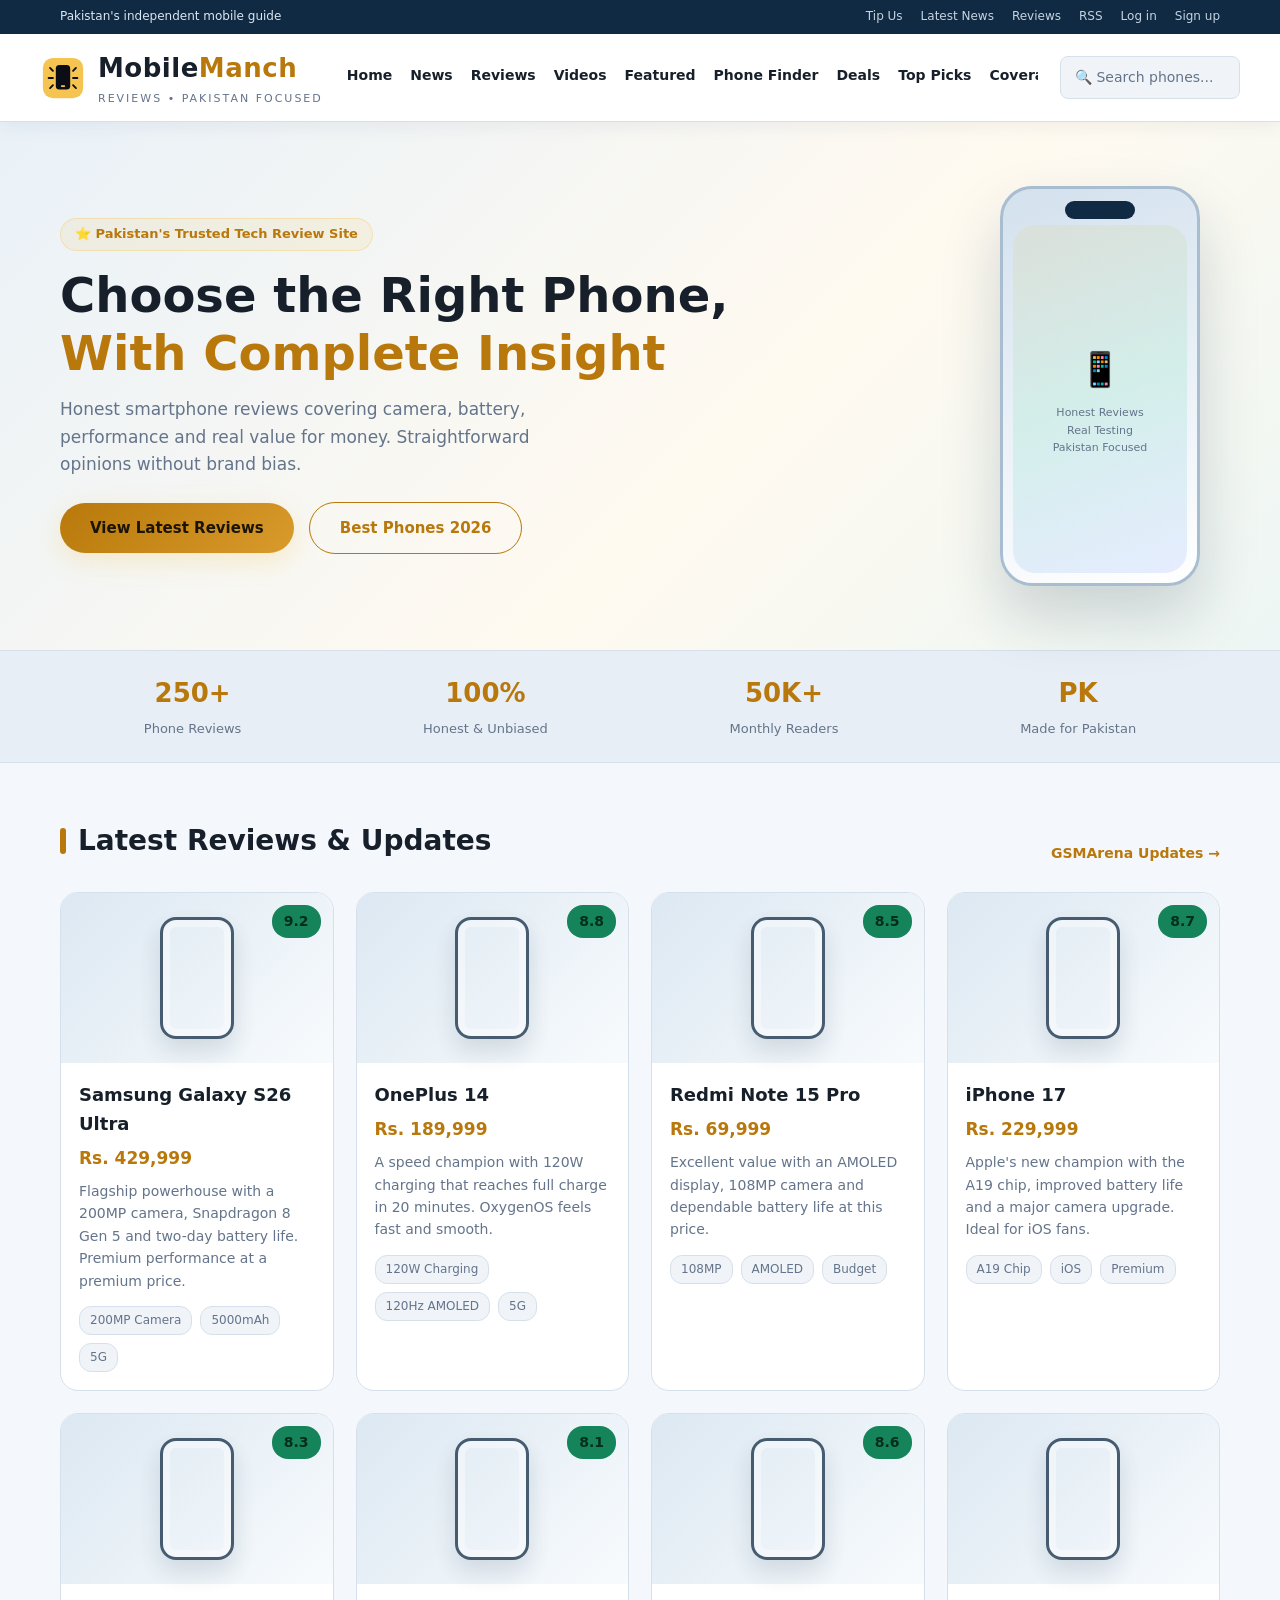
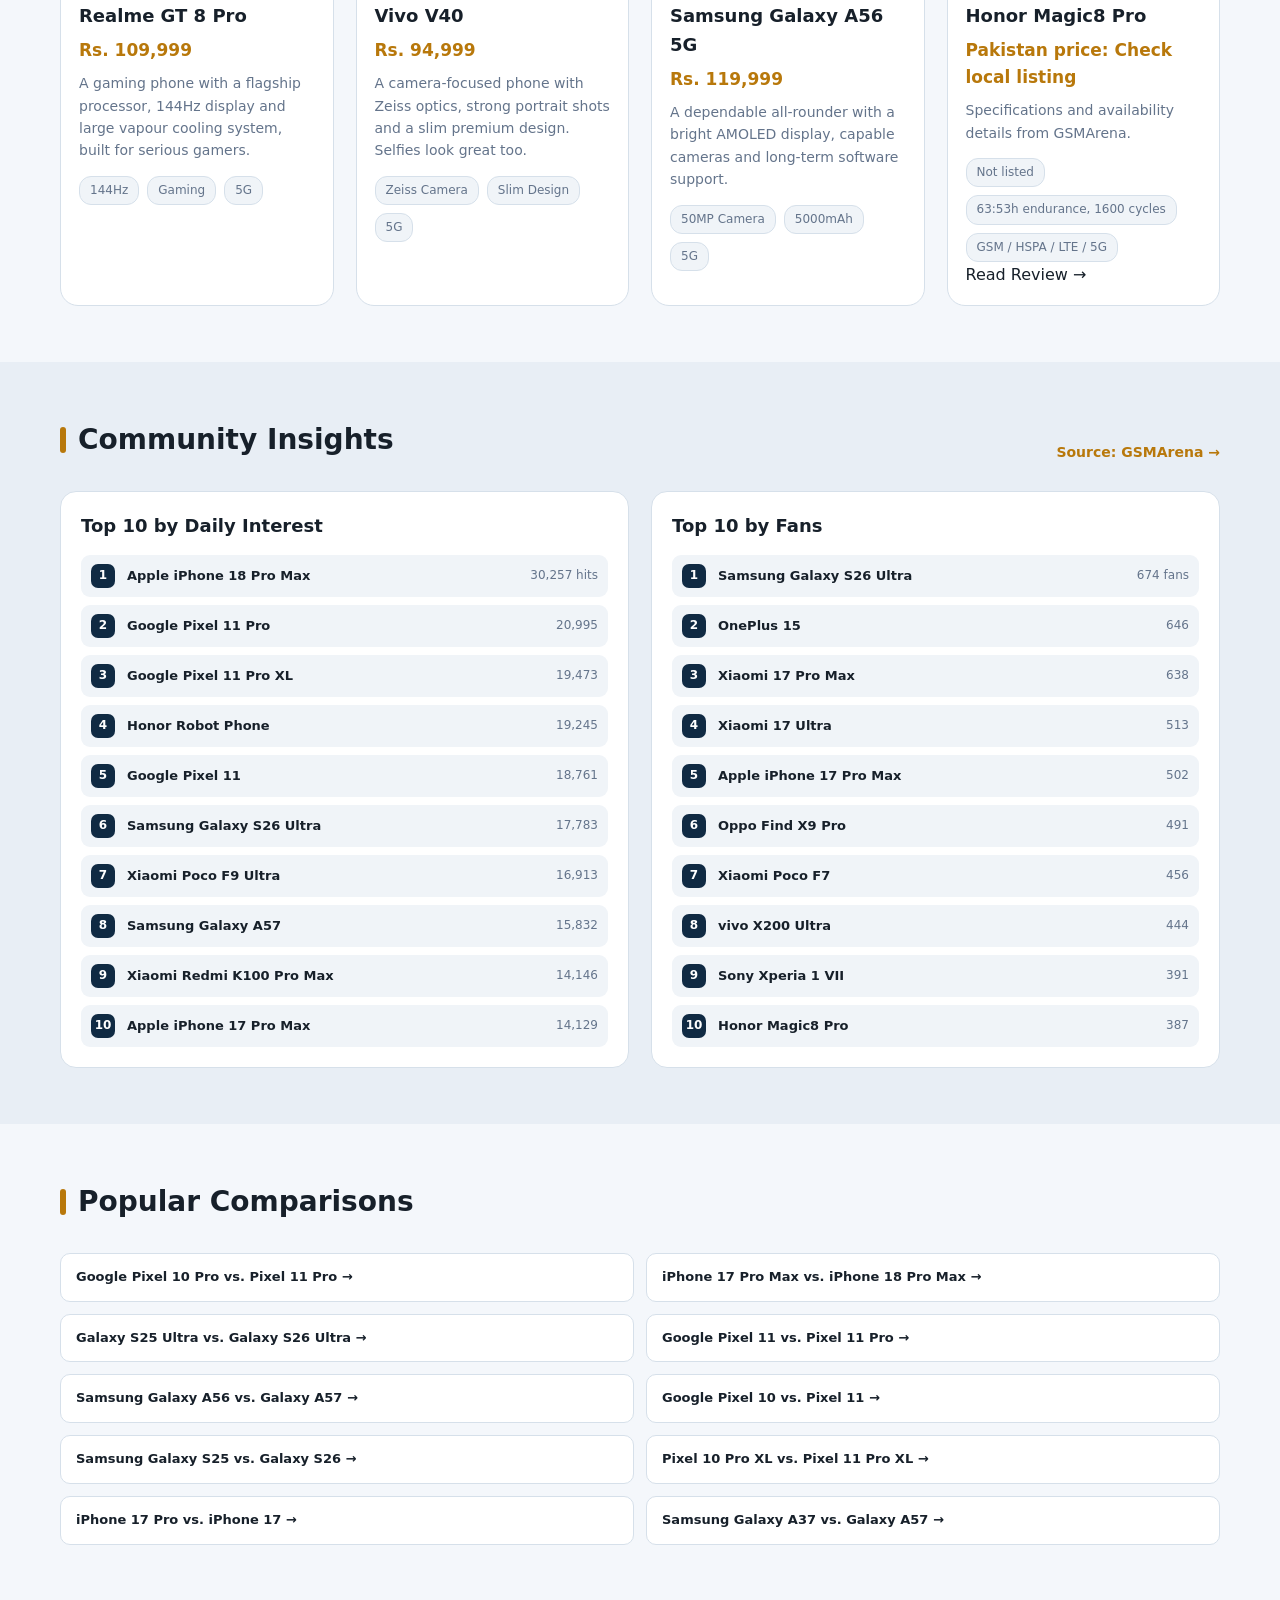
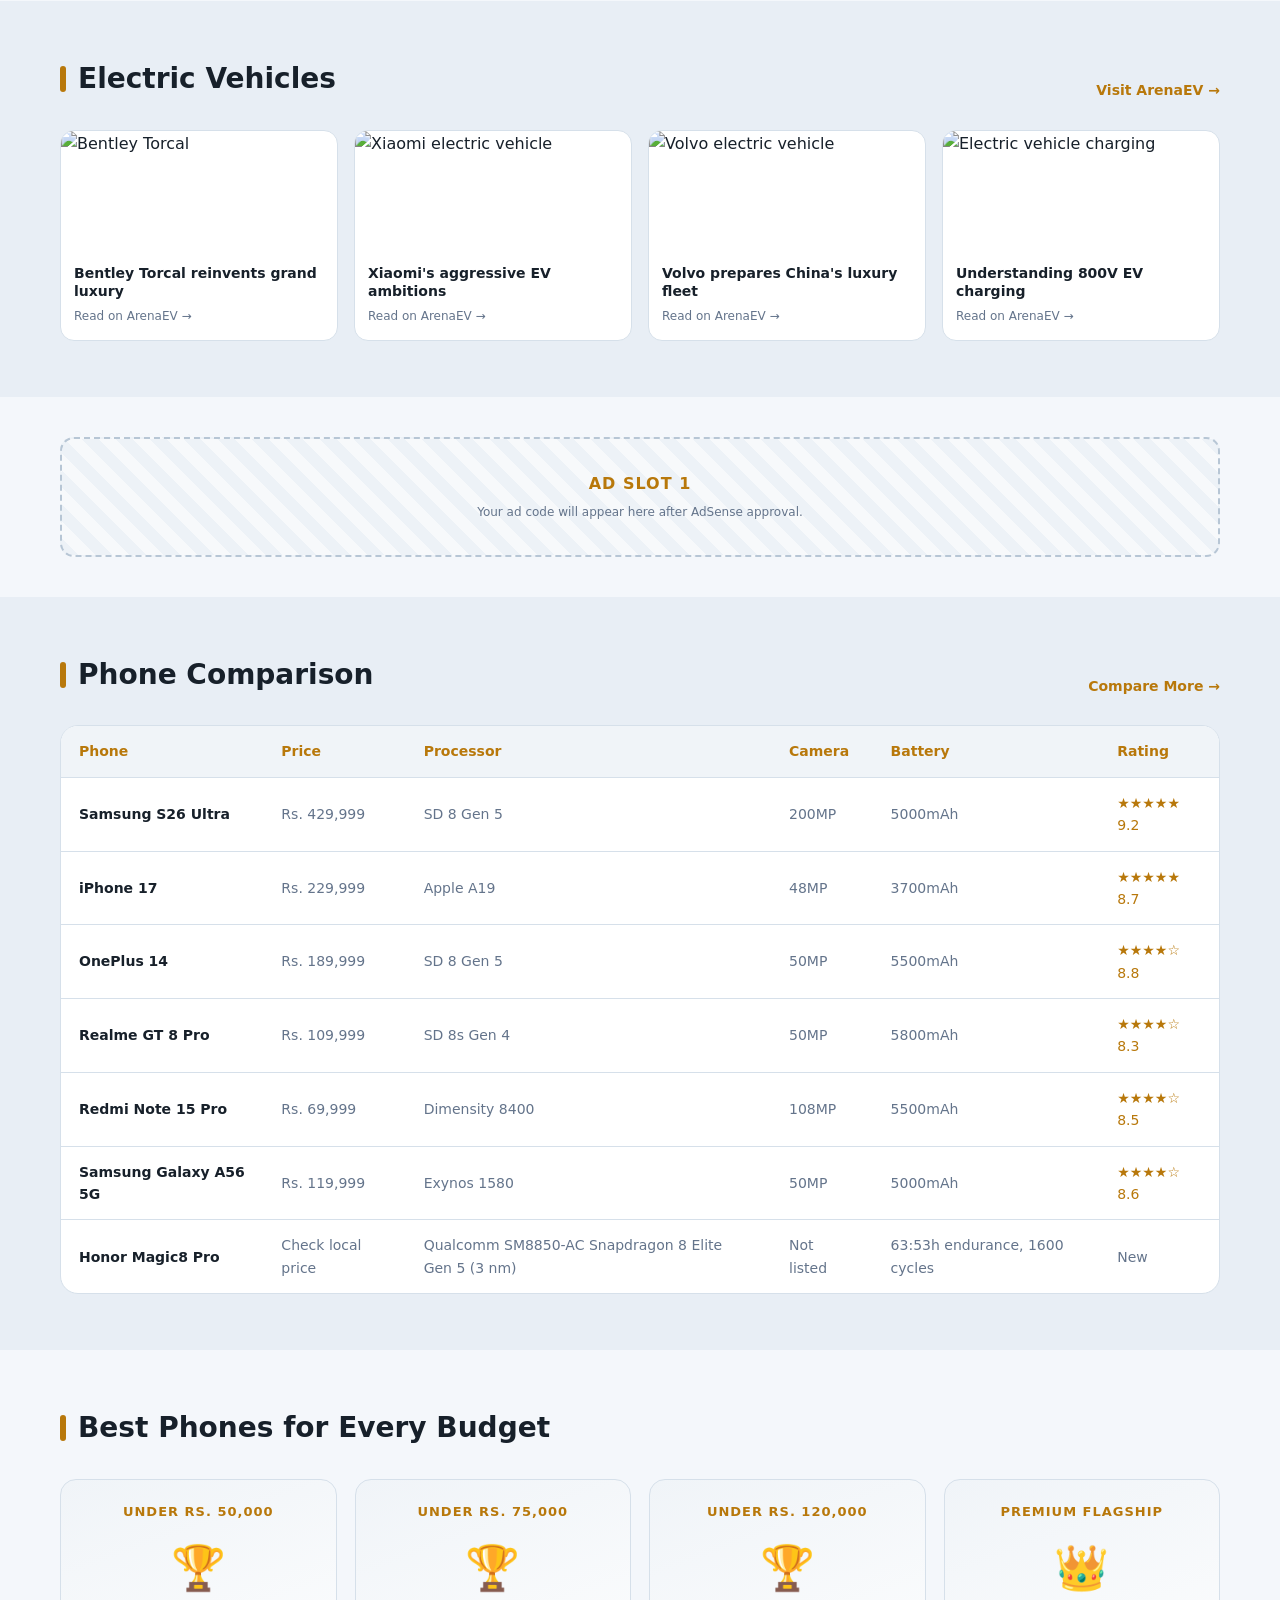
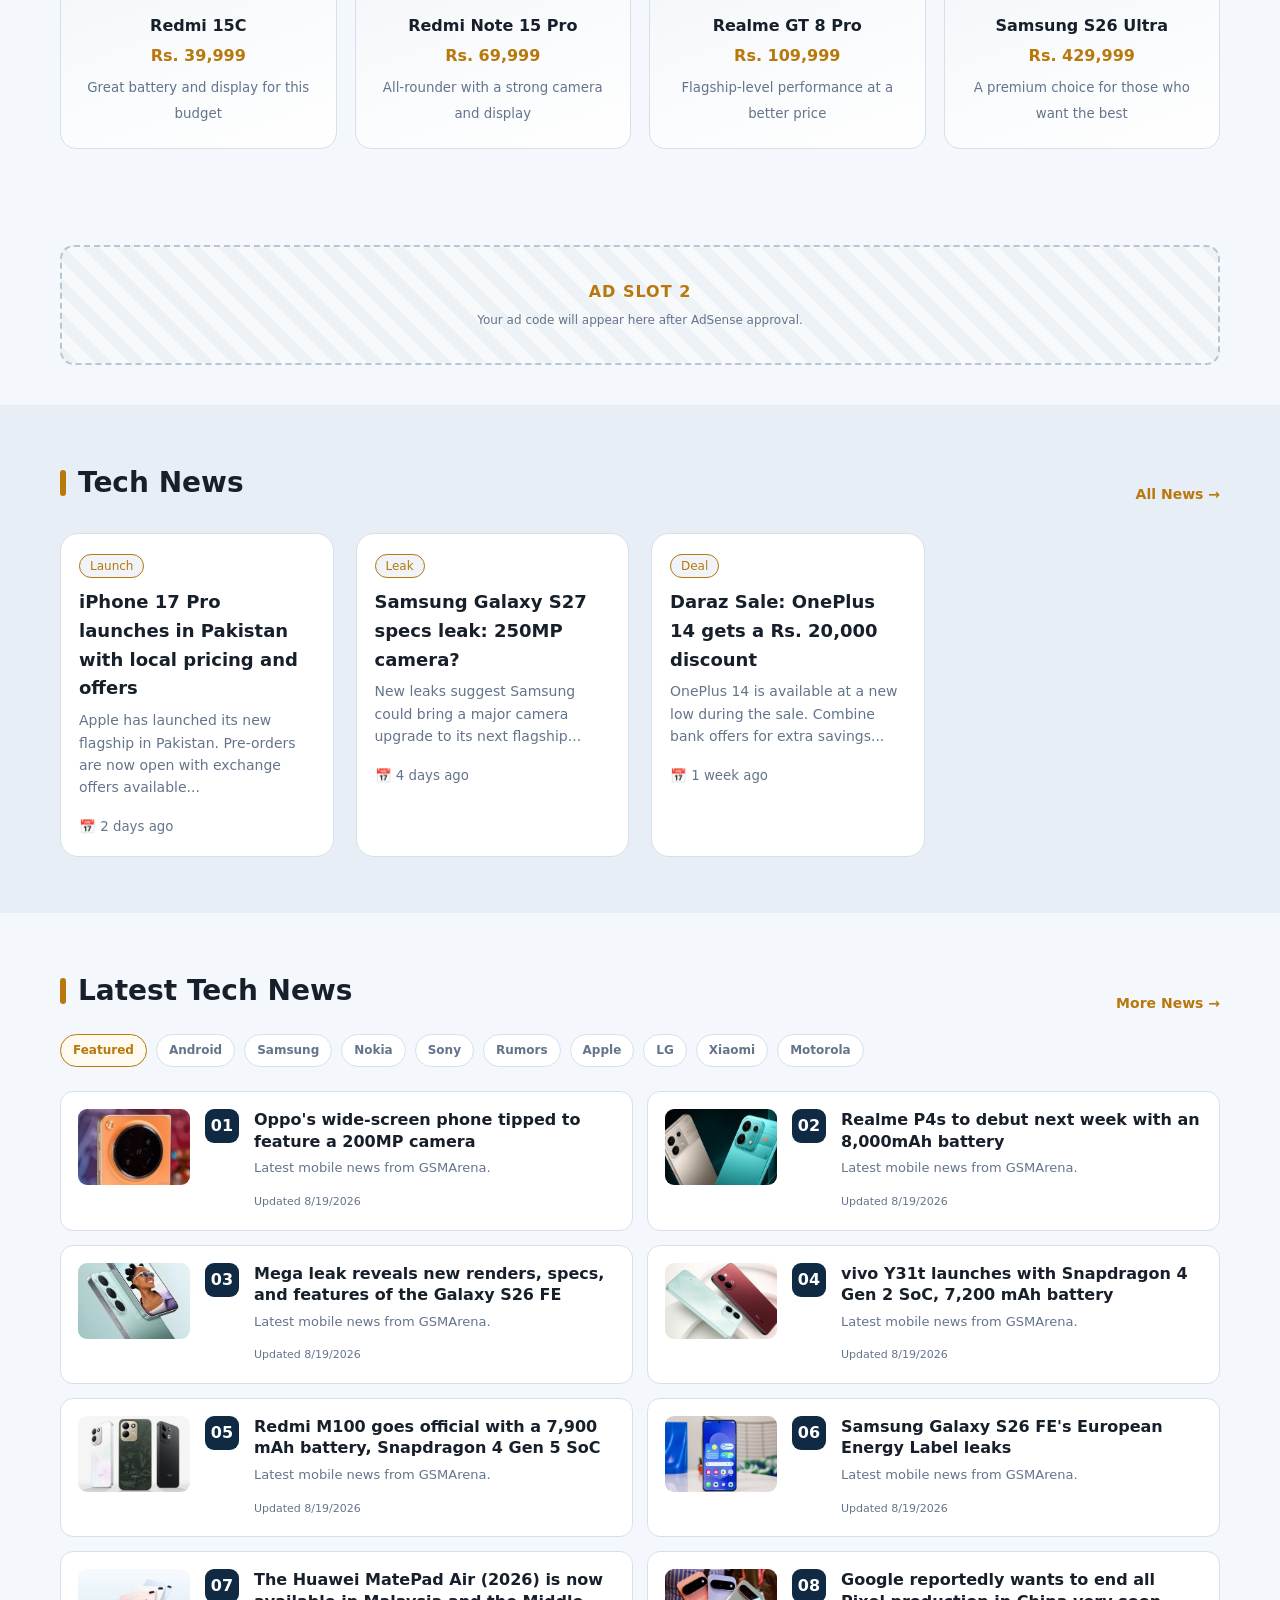
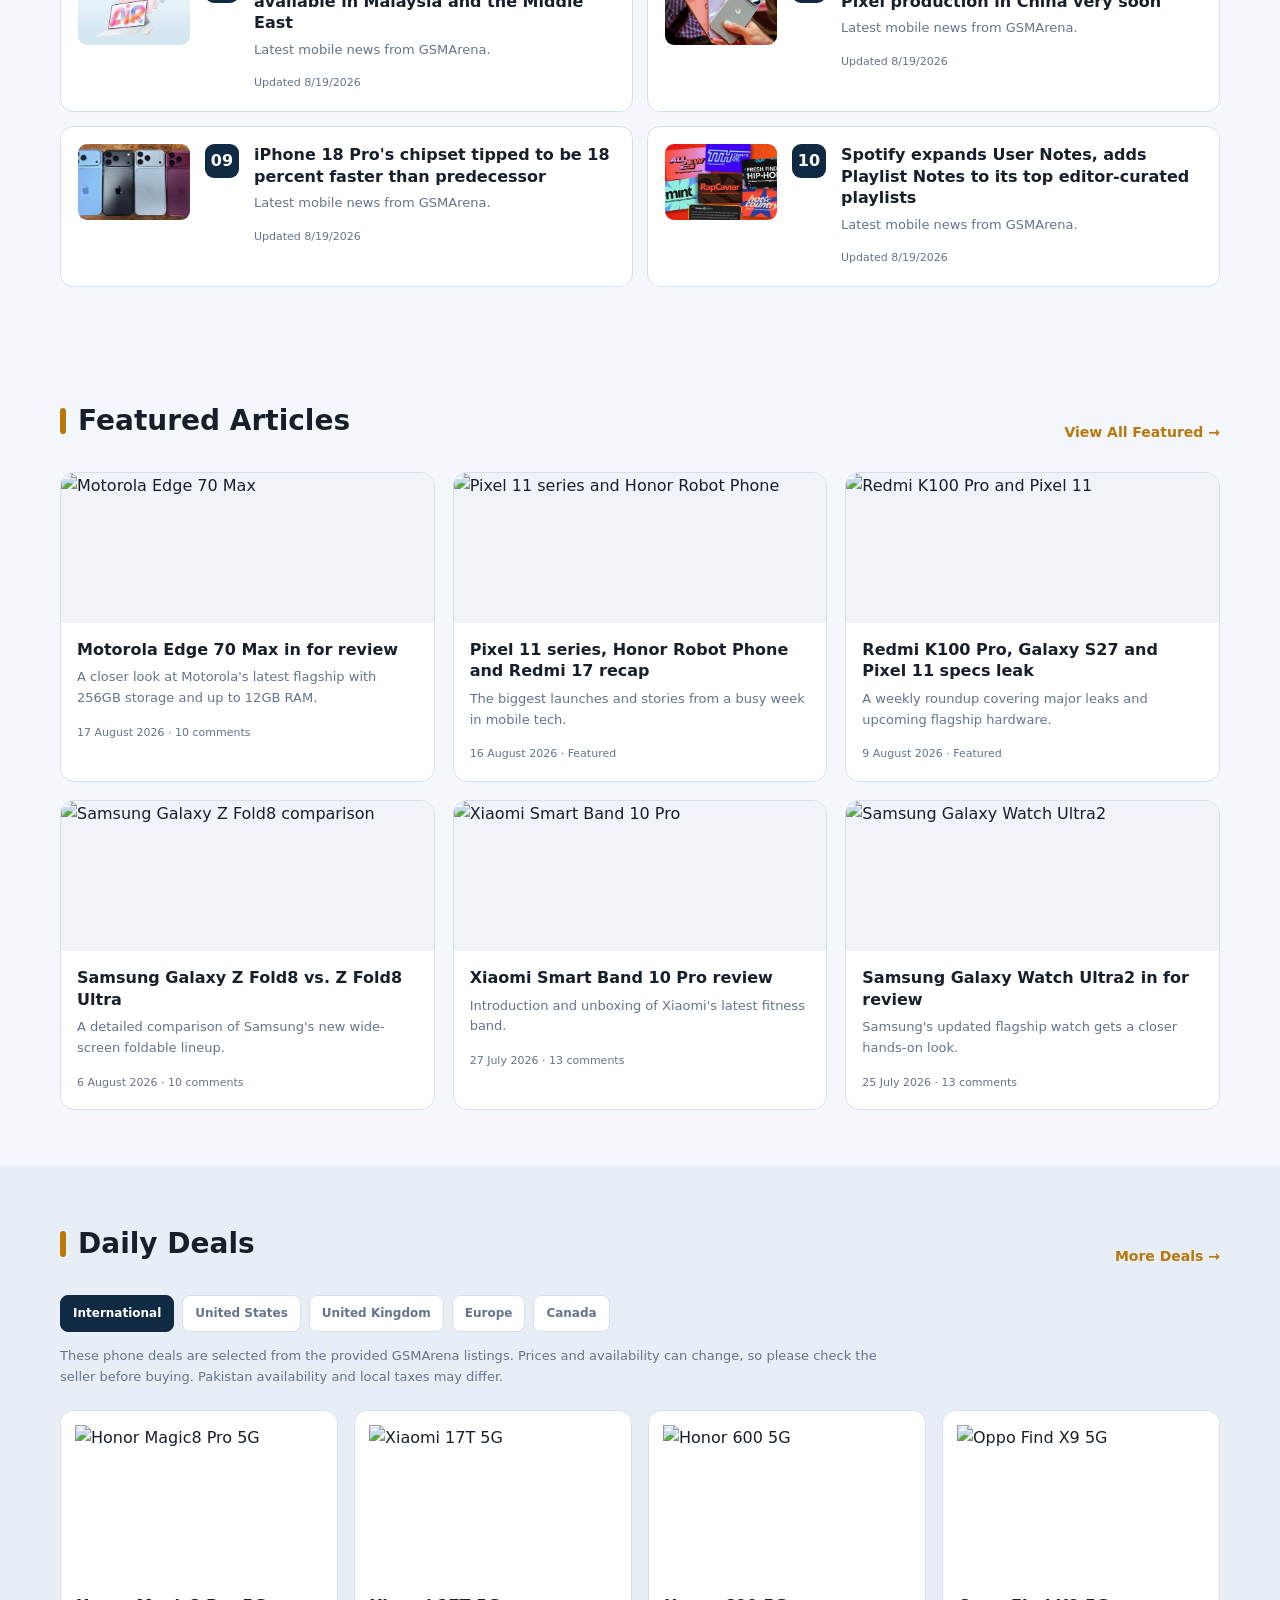
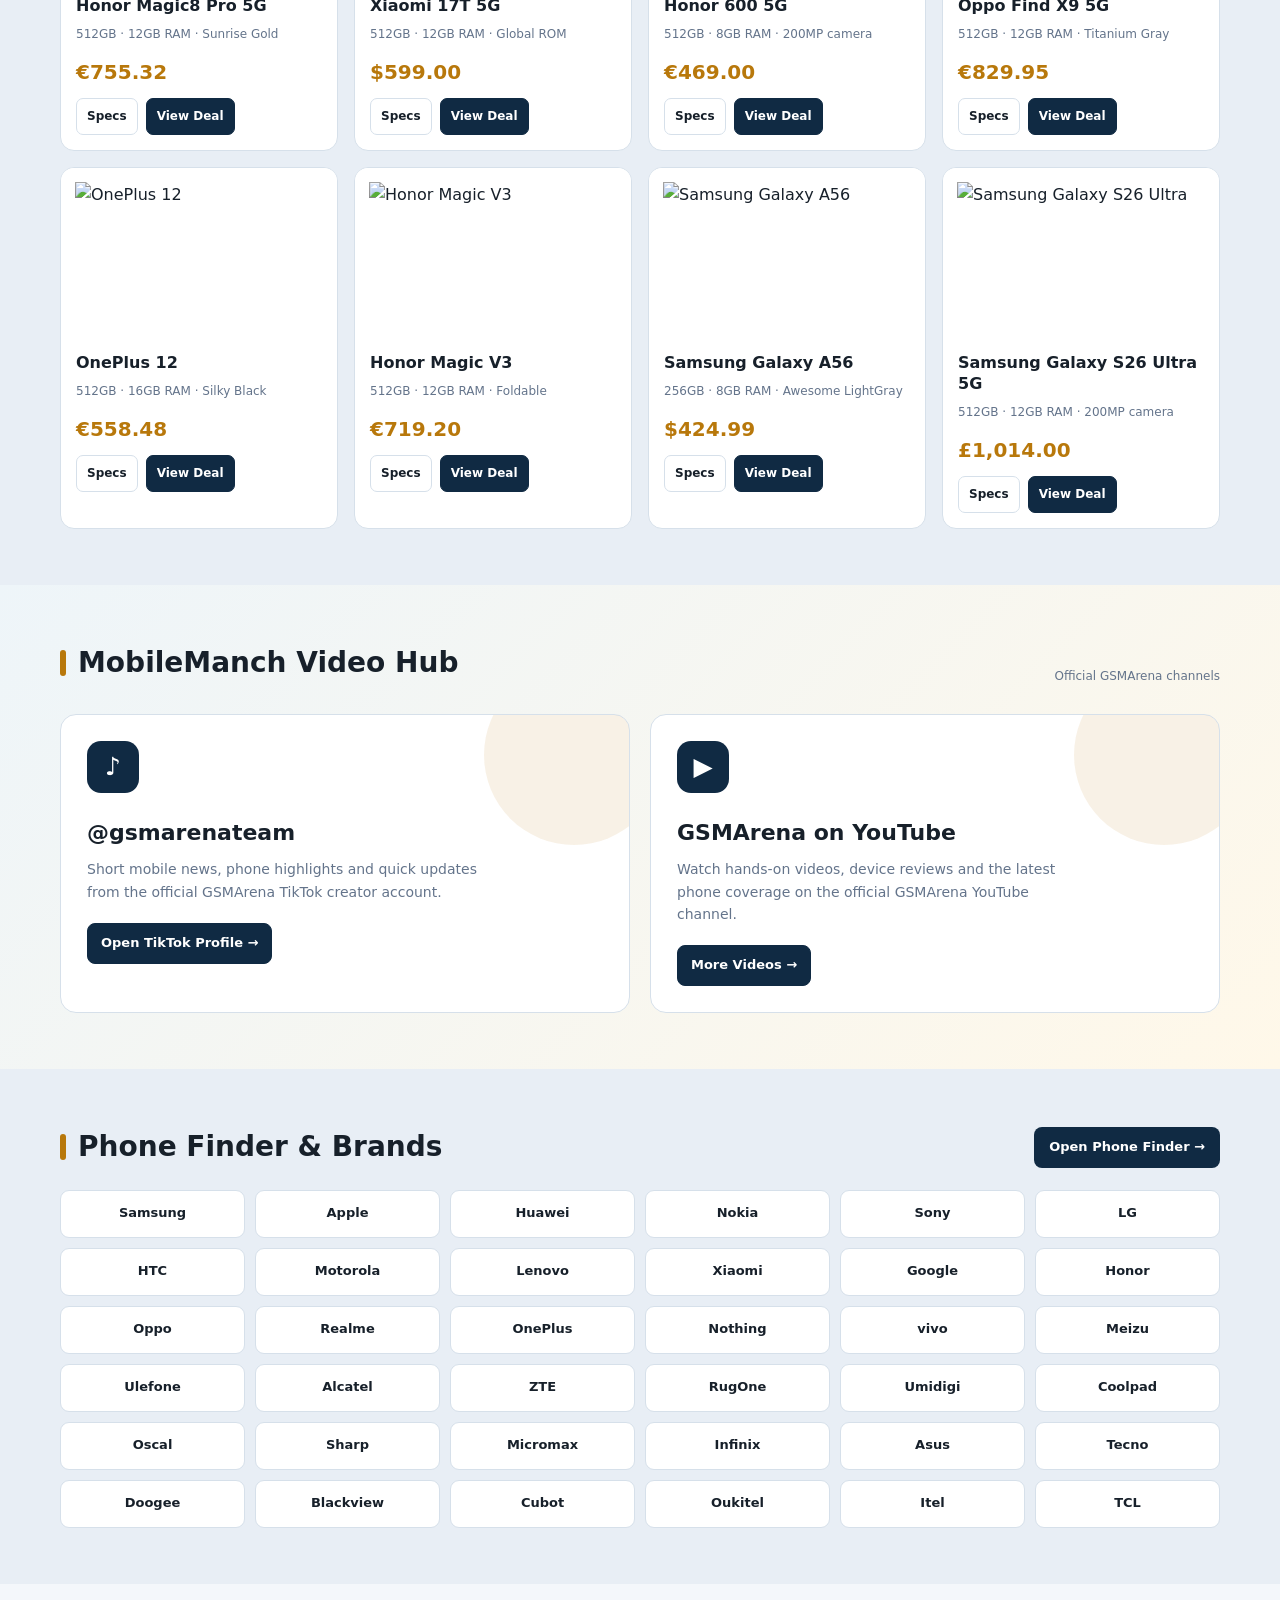
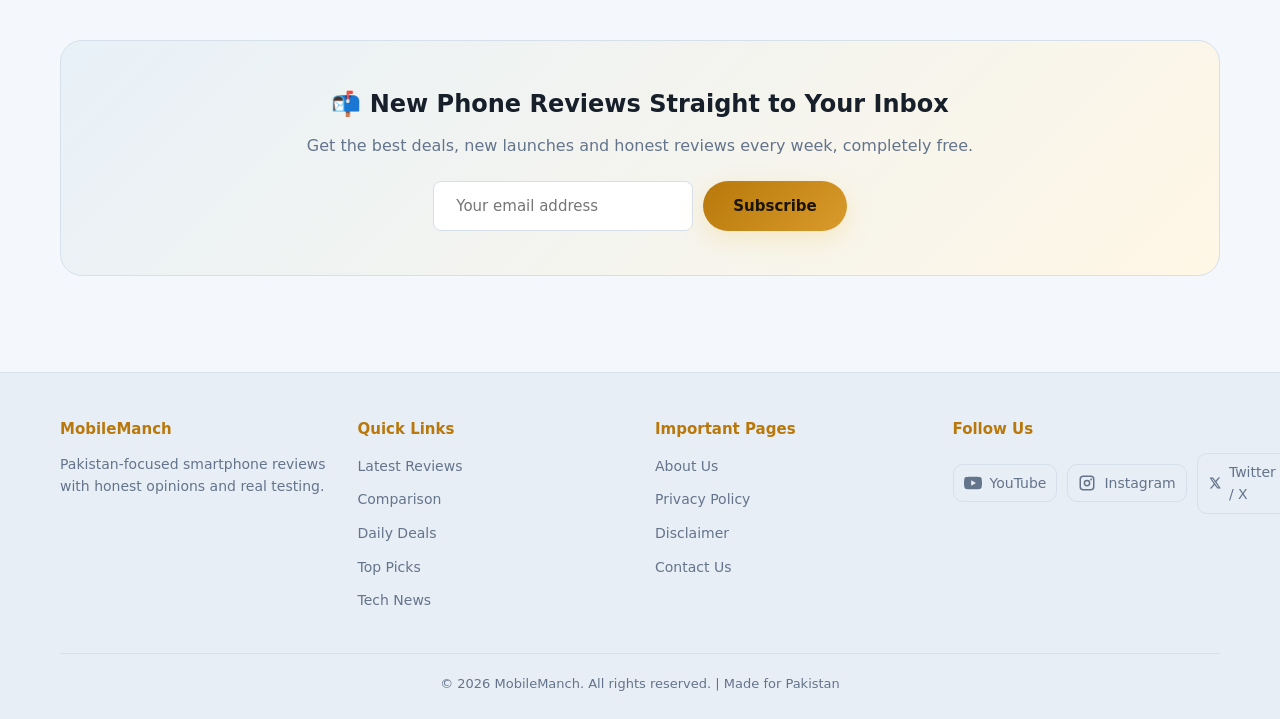
==== mobilemanch-site-1/index.html @ 56a90aa5 "Initial commit" ====
<!DOCTYPE html>
<html lang="en">
<head>
    <meta charset="UTF-8">
    <meta name="viewport" content="width=device-width, initial-scale=1.0">
    <title>MobileManch — Mobile Reviews, Comparisons aur Best Deals in Pakistan</title>
    <meta name="description" content="Latest smartphone reviews, comparisons, camera tests aur best phones for every budget in Pakistan.">
    <link rel="stylesheet" href="assets/css/styles.css">
</head>
<body id="top">

<!-- ================= HEADER ================= -->
<header>
    <div class="topbar">
        <div class="container topbar-inner">
            <span>Pakistan's independent mobile guide</span>
            <ul class="utility-links">
                <li><a href="#contact">Tip Us</a></li>
                <li><a href="#news">Latest News</a></li>
                <li><a href="#reviews">Reviews</a></li>
                <li><a href="#contact">RSS</a></li>
                <li><a href="#contact">Log in</a></li>
                <li><a href="#contact">Sign up</a></li>
            </ul>
        </div>
    </div>
    <div class="container nav">
        <div class="logo">
            <svg width="46" height="46" viewBox="0 0 64 64" fill="none">
                <defs>
                    <linearGradient id="lg" x1="0" y1="0" x2="64" y2="64">
                        <stop offset="0" stop-color="#f5c451"/><stop offset="1" stop-color="#e0a92e"/>
                    </linearGradient>
                </defs>
                <rect x="4" y="4" width="56" height="56" rx="14" fill="url(#lg)"/>
                <rect x="22" y="14" width="20" height="34" rx="5" fill="#0b0e17"/>
                <rect x="29" y="42" width="6" height="2.5" rx="1.2" fill="#f5c451"/>
                <path d="M18 22 L14 18 M18 32 L12 32 M18 42 L14 46 M46 22 L50 18 M46 32 L52 32 M46 42 L50 46" stroke="#0b0e17" stroke-width="2.6" stroke-linecap="round"/>
            </svg>
            <div>
                <div class="logo-text">Mobile<span>Manch</span></div>
                <div class="logo-tag">Reviews • Pakistan Focused</div>
            </div>
        </div>
        <nav>
            <ul>
                <li><a href="#top">Home</a></li>
                <li><a href="#news">News</a></li>
                <li><a href="#reviews">Reviews</a></li>
                <li><a href="#videos">Videos</a></li>
                <li><a href="#news">Featured</a></li>
                <li><a href="#finder">Phone Finder</a></li>
                <li><a href="#deals">Deals</a></li>
                <li><a href="#toppicks">Top Picks</a></li>
                <li><a href="#compare">Coverage</a></li>
                <li><a href="#contact">Contact</a></li>
            </ul>
        </nav>
        <div class="search-box">🔍 Search phones...</div>
    </div>
</header>

<!-- ================= HERO ================= -->
<div class="hero">
    <div class="container hero-inner">
        <div class="hero-text">
            <span class="badge">⭐ Pakistan's Trusted Tech Review Site</span>
            <h1>Choose the Right Phone,<br><em>With Complete Insight</em></h1>
            <p>Honest smartphone reviews covering camera, battery, performance and real value for money. Straightforward opinions without brand bias.</p>
            <a href="#reviews" class="btn">View Latest Reviews</a>
            <a href="#toppicks" class="btn ghost">Best Phones 2026</a>
        </div>
        <div class="hero-phone">
            <div class="phone-mock">
                <div class="phone-screen">
                    <div class="big">📱</div>
                    <small>Honest Reviews<br>Real Testing<br>Pakistan Focused</small>
                </div>
            </div>
        </div>
    </div>
</div>

<!-- ================= STATS ================= -->
<div class="stats">
    <div class="container">
        <div class="stat"><b>250+</b><small>Phone Reviews</small></div>
        <div class="stat"><b>100%</b><small>Honest & Unbiased</small></div>
        <div class="stat"><b>50K+</b><small>Monthly Readers</small></div>
        <div class="stat"><b>PK</b><small>Made for Pakistan</small></div>
    </div>
</div>

<!-- ================= LATEST REVIEWS ================= -->
<section id="reviews">
    <div class="container">
        <div class="sec-head">
            <h2>Latest Reviews & Updates</h2>
            <a href="#news">GSMArena Updates →</a>
        </div>
        <div class="grid">
            <div class="card">
                <div class="card-img" style="background:linear-gradient(135deg,#2b3a67,#1a2138)">📱<span class="score">9.2</span></div>
                <div class="card-body">
                    <h3>Samsung Galaxy S26 Ultra</h3>
                    <div class="price">Rs. 429,999</div>
                    <p>Flagship powerhouse with a 200MP camera, Snapdragon 8 Gen 5 and two-day battery life. Premium performance at a premium price.</p>
                    <div class="tags"><span class="tag">200MP Camera</span><span class="tag">5000mAh</span><span class="tag">5G</span></div>
                </div>
            </div>
            <div class="card">
                <div class="card-img" style="background:linear-gradient(135deg,#3d2b1f,#1a2138)">📱<span class="score">8.8</span></div>
                <div class="card-body">
                    <h3>OnePlus 14</h3>
                    <div class="price">Rs. 189,999</div>
                    <p>A speed champion with 120W charging that reaches full charge in 20 minutes. OxygenOS feels fast and smooth.</p>
                    <div class="tags"><span class="tag">120W Charging</span><span class="tag">120Hz AMOLED</span><span class="tag">5G</span></div>
                </div>
            </div>
            <div class="card">
                <div class="card-img" style="background:linear-gradient(135deg,#1f3d33,#1a2138)">📱<span class="score">8.5</span></div>
                <div class="card-body">
                    <h3>Redmi Note 15 Pro</h3>
                    <div class="price">Rs. 69,999</div>
                    <p>Excellent value with an AMOLED display, 108MP camera and dependable battery life at this price.</p>
                    <div class="tags"><span class="tag">108MP</span><span class="tag">AMOLED</span><span class="tag">Budget</span></div>
                </div>
            </div>
            <div class="card">
                <div class="card-img" style="background:linear-gradient(135deg,#33244d,#1a2138)">📱<span class="score">8.7</span></div>
                <div class="card-body">
                    <h3>iPhone 17</h3>
                    <div class="price">Rs. 229,999</div>
                    <p>Apple's new champion with the A19 chip, improved battery life and a major camera upgrade. Ideal for iOS fans.</p>
                    <div class="tags"><span class="tag">A19 Chip</span><span class="tag">iOS</span><span class="tag">Premium</span></div>
                </div>
            </div>
            <div class="card">
                <div class="card-img" style="background:linear-gradient(135deg,#1a3a4d,#1a2138)">📱<span class="score">8.3</span></div>
                <div class="card-body">
                    <h3>Realme GT 8 Pro</h3>
                    <div class="price">Rs. 109,999</div>
                    <p>A gaming phone with a flagship processor, 144Hz display and large vapour cooling system, built for serious gamers.</p>
                    <div class="tags"><span class="tag">144Hz</span><span class="tag">Gaming</span><span class="tag">5G</span></div>
                </div>
            </div>
            <div class="card">
                <div class="card-img" style="background:linear-gradient(135deg,#4d2430,#1a2138)">📱<span class="score">8.1</span></div>
                <div class="card-body">
                    <h3>Vivo V40</h3>
                    <div class="price">Rs. 94,999</div>
                    <p>A camera-focused phone with Zeiss optics, strong portrait shots and a slim premium design. Selfies look great too.</p>
                    <div class="tags"><span class="tag">Zeiss Camera</span><span class="tag">Slim Design</span><span class="tag">5G</span></div>
                </div>
            </div>
            <div class="card">
                <div class="card-img" style="background:linear-gradient(135deg,#263d52,#1a2138)">📱<span class="score">8.6</span></div>
                <div class="card-body">
                    <h3>Samsung Galaxy A56 5G</h3>
                    <div class="price">Rs. 119,999</div>
                    <p>A dependable all-rounder with a bright AMOLED display, capable cameras and long-term software support.</p>
                    <div class="tags"><span class="tag">50MP Camera</span><span class="tag">5000mAh</span><span class="tag">5G</span></div>
                </div>
            </div>
            <!-- GSMARENA REVIEWS START -->
            <div class="card gsmarena-card" data-source="https://www.gsmarena.com/honor_magic8_pro_5g-14231.php">
                <div class="card-img" style="background:linear-gradient(135deg,#263d52,#1a2138)">📱</div>
                <div class="card-body">
                    <h3><a href="device.html?slug=honor_magic8_pro_5g-14231.php">Honor Magic8 Pro</a></h3>
                    <div class="price">Pakistan price: Check local listing</div>
                    <p>Specifications and availability details from GSMArena.</p>
                    <div class="tags"><span class="tag">Not listed</span><span class="tag">63:53h endurance, 1600 cycles</span><span class="tag">GSM / HSPA / LTE / 5G</span></div>
                    <a class="review-link" href="https://www.gsmarena.com/reviews.php3" target="_blank" rel="noopener">Read Review →</a>
                </div>
            </div>
<!-- GSMARENA REVIEWS END -->
        </div>
    </div>
</section>

<!-- ================= GSMARENA INSIGHTS ================= -->
<section class="insights">
    <div class="container">
        <div class="sec-head">
            <h2>Community Insights</h2>
            <a href="https://www.gsmarena.com/" target="_blank" rel="noopener">Source: GSMArena →</a>
        </div>
        <div class="rank-panels">
            <div class="rank-panel">
                <h3>Top 10 by Daily Interest</h3>
                <ol class="rank-list">
                    <li class="rank-item"><span class="rank-number">1</span><a href="https://www.gsmarena.com/apple_iphone_18_pro_max-14716.php" target="_blank" rel="noopener">Apple iPhone 18 Pro Max</a><span class="rank-meta">30,257 hits</span></li>
                    <li class="rank-item"><span class="rank-number">2</span><a href="https://www.gsmarena.com/google_pixel_11_pro-14801.php" target="_blank" rel="noopener">Google Pixel 11 Pro</a><span class="rank-meta">20,995</span></li>
                    <li class="rank-item"><span class="rank-number">3</span><a href="https://www.gsmarena.com/google_pixel_11_pro_xl-14800.php" target="_blank" rel="noopener">Google Pixel 11 Pro XL</a><span class="rank-meta">19,473</span></li>
                    <li class="rank-item"><span class="rank-number">4</span><a href="https://www.gsmarena.com/honor_robot_phone-14827.php" target="_blank" rel="noopener">Honor Robot Phone</a><span class="rank-meta">19,245</span></li>
                    <li class="rank-item"><span class="rank-number">5</span><a href="https://www.gsmarena.com/google_pixel_11-14799.php" target="_blank" rel="noopener">Google Pixel 11</a><span class="rank-meta">18,761</span></li>
                    <li class="rank-item"><span class="rank-number">6</span><a href="https://www.gsmarena.com/samsung_galaxy_s26_ultra-14320.php" target="_blank" rel="noopener">Samsung Galaxy S26 Ultra</a><span class="rank-meta">17,783</span></li>
                    <li class="rank-item"><span class="rank-number">7</span><a href="https://www.gsmarena.com/xiaomi_poco_f9_ultra-14876.php" target="_blank" rel="noopener">Xiaomi Poco F9 Ultra</a><span class="rank-meta">16,913</span></li>
                    <li class="rank-item"><span class="rank-number">8</span><a href="https://www.gsmarena.com/samsung_galaxy_a57-14379.php" target="_blank" rel="noopener">Samsung Galaxy A57</a><span class="rank-meta">15,832</span></li>
                    <li class="rank-item"><span class="rank-number">9</span><a href="https://www.gsmarena.com/xiaomi_redmi_k100_pro_max-14865.php" target="_blank" rel="noopener">Xiaomi Redmi K100 Pro Max</a><span class="rank-meta">14,146</span></li>
                    <li class="rank-item"><span class="rank-number">10</span><a href="https://www.gsmarena.com/apple_iphone_17_pro_max-13964.php" target="_blank" rel="noopener">Apple iPhone 17 Pro Max</a><span class="rank-meta">14,129</span></li>
                </ol>
            </div>
            <div class="rank-panel">
                <h3>Top 10 by Fans</h3>
                <ol class="rank-list">
                    <li class="rank-item"><span class="rank-number">1</span><a href="https://www.gsmarena.com/samsung_galaxy_s26_ultra-14320.php" target="_blank" rel="noopener">Samsung Galaxy S26 Ultra</a><span class="rank-meta">674 fans</span></li>
                    <li class="rank-item"><span class="rank-number">2</span><a href="https://www.gsmarena.com/oneplus_15-14206.php" target="_blank" rel="noopener">OnePlus 15</a><span class="rank-meta">646</span></li>
                    <li class="rank-item"><span class="rank-number">3</span><a href="https://www.gsmarena.com/xiaomi_17_pro_max-14181.php" target="_blank" rel="noopener">Xiaomi 17 Pro Max</a><span class="rank-meta">638</span></li>
                    <li class="rank-item"><span class="rank-number">4</span><a href="https://www.gsmarena.com/xiaomi_17_ultra-14380.php" target="_blank" rel="noopener">Xiaomi 17 Ultra</a><span class="rank-meta">513</span></li>
                    <li class="rank-item"><span class="rank-number">5</span><a href="https://www.gsmarena.com/apple_iphone_17_pro_max-13964.php" target="_blank" rel="noopener">Apple iPhone 17 Pro Max</a><span class="rank-meta">502</span></li>
                    <li class="rank-item"><span class="rank-number">6</span><a href="https://www.gsmarena.com/oppo_find_x9_pro-14094.php" target="_blank" rel="noopener">Oppo Find X9 Pro</a><span class="rank-meta">491</span></li>
                    <li class="rank-item"><span class="rank-number">7</span><a href="https://www.gsmarena.com/xiaomi_poco_f7-13951.php" target="_blank" rel="noopener">Xiaomi Poco F7</a><span class="rank-meta">456</span></li>
                    <li class="rank-item"><span class="rank-number">8</span><a href="https://www.gsmarena.com/vivo_x200_ultra-13762.php" target="_blank" rel="noopener">vivo X200 Ultra</a><span class="rank-meta">444</span></li>
                    <li class="rank-item"><span class="rank-number">9</span><a href="https://www.gsmarena.com/sony_xperia_1_vii-13843.php" target="_blank" rel="noopener">Sony Xperia 1 VII</a><span class="rank-meta">391</span></li>
                    <li class="rank-item"><span class="rank-number">10</span><a href="https://www.gsmarena.com/honor_magic8_pro-14231.php" target="_blank" rel="noopener">Honor Magic8 Pro</a><span class="rank-meta">387</span></li>
                </ol>
            </div>
        </div>
    </div>
</section>

<section>
    <div class="container">
        <div class="sec-head"><h2>Popular Comparisons</h2></div>
        <div class="comparison-links">
            <a class="comparison-link" href="https://www.gsmarena.com/compare.php3?idPhone1=13987&amp;idPhone2=14801" target="_blank" rel="noopener">Google Pixel 10 Pro vs. Pixel 11 Pro →</a>
            <a class="comparison-link" href="https://www.gsmarena.com/compare.php3?idPhone1=13964&amp;idPhone2=14716" target="_blank" rel="noopener">iPhone 17 Pro Max vs. iPhone 18 Pro Max →</a>
            <a class="comparison-link" href="https://www.gsmarena.com/compare.php3?idPhone1=13322&amp;idPhone2=14320" target="_blank" rel="noopener">Galaxy S25 Ultra vs. Galaxy S26 Ultra →</a>
            <a class="comparison-link" href="https://www.gsmarena.com/compare.php3?idPhone1=14799&amp;idPhone2=14801" target="_blank" rel="noopener">Google Pixel 11 vs. Pixel 11 Pro →</a>
            <a class="comparison-link" href="https://www.gsmarena.com/compare.php3?idPhone1=13603&amp;idPhone2=14379" target="_blank" rel="noopener">Samsung Galaxy A56 vs. Galaxy A57 →</a>
            <a class="comparison-link" href="https://www.gsmarena.com/compare.php3?idPhone1=13979&amp;idPhone2=14799" target="_blank" rel="noopener">Google Pixel 10 vs. Pixel 11 →</a>
            <a class="comparison-link" href="https://www.gsmarena.com/compare.php3?idPhone1=13610&amp;idPhone2=14456" target="_blank" rel="noopener">Samsung Galaxy S25 vs. Galaxy S26 →</a>
            <a class="comparison-link" href="https://www.gsmarena.com/compare.php3?idPhone1=13988&amp;idPhone2=14800" target="_blank" rel="noopener">Pixel 10 Pro XL vs. Pixel 11 Pro XL →</a>
            <a class="comparison-link" href="https://www.gsmarena.com/compare.php3?idPhone1=14049&amp;idPhone2=14050" target="_blank" rel="noopener">iPhone 17 Pro vs. iPhone 17 →</a>
            <a class="comparison-link" href="https://www.gsmarena.com/compare.php3?idPhone1=14378&amp;idPhone2=14379" target="_blank" rel="noopener">Samsung Galaxy A37 vs. Galaxy A57 →</a>
        </div>
    </div>
</section>

<section class="insights">
    <div class="container">
        <div class="sec-head">
            <h2>Electric Vehicles</h2>
            <a href="https://www.arenaev.com/" target="_blank" rel="noopener">Visit ArenaEV →</a>
        </div>
        <div class="ev-grid">
            <article class="ev-card"><a href="https://www.arenaev.com/bentley_torcal_reinvents_grand_luxury-news-6165.php" target="_blank" rel="noopener"><img src="https://st.arenaev.com/news/26/08/bentley-torcal-reinvents-grand-luxury/-344x215/arenaev_000.jpg" alt="Bentley Torcal" loading="lazy"><div class="ev-card-body"><h3>Bentley Torcal reinvents grand luxury</h3><p>Read on ArenaEV →</p></div></a></article>
            <article class="ev-card"><a href="https://www.arenaev.com/big_ev_ambitions_push_xiaomi_into_red-news-6164.php" target="_blank" rel="noopener"><img src="https://st.arenaev.com/news/26/08/big-ev-ambitions-push-xiaomi-into-red/-344x215/arenaev_000.jpg" alt="Xiaomi electric vehicle" loading="lazy"><div class="ev-card-body"><h3>Xiaomi's aggressive EV ambitions</h3><p>Read on ArenaEV →</p></div></a></article>
            <article class="ev-card"><a href="https://www.arenaev.com/volvos_production_lines_are_gearing_up_to_build_chinas_luxury_fleet-news-6163.php" target="_blank" rel="noopener"><img src="https://st.arenaev.com/news/26/08/volvo-gearing-up-to-build-geely/-344x215/arenaev_000.jpg" alt="Volvo electric vehicle" loading="lazy"><div class="ev-card-body"><h3>Volvo prepares China's luxury fleet</h3><p>Read on ArenaEV →</p></div></a></article>
            <article class="ev-card"><a href="https://www.arenaev.com/no_your_800v_hyundai_or_kia_doesnt_charge_at_350kw-news-1775.php" target="_blank" rel="noopener"><img src="https://st.arenaev.com/news/22/11/charging-time-tool/-344x215/arenaev_001.jpg" alt="Electric vehicle charging" loading="lazy"><div class="ev-card-body"><h3>Understanding 800V EV charging</h3><p>Read on ArenaEV →</p></div></a></article>
        </div>
    </div>
</section>

<div class="container">
    <div class="ad-slot">
        <b>AD SLOT 1</b>
        <small>Your ad code will appear here after AdSense approval.</small>
    </div>
</div>

<!-- ================= COMPARISON ================= -->
<section id="compare" style="background:var(--bg2)">
    <div class="container">
        <div class="sec-head">
            <h2>Phone Comparison</h2>
            <a href="#">Compare More →</a>
        </div>
        <div class="table-wrap">
            <table>
                <tr><th>Phone</th><th>Price</th><th>Processor</th><th>Camera</th><th>Battery</th><th>Rating</th></tr>
                <tr><td>Samsung S26 Ultra</td><td>Rs. 429,999</td><td>SD 8 Gen 5</td><td>200MP</td><td>5000mAh</td><td class="star">★★★★★ 9.2</td></tr>
                <tr><td>iPhone 17</td><td>Rs. 229,999</td><td>Apple A19</td><td>48MP</td><td>3700mAh</td><td class="star">★★★★★ 8.7</td></tr>
                <tr><td>OnePlus 14</td><td>Rs. 189,999</td><td>SD 8 Gen 5</td><td>50MP</td><td>5500mAh</td><td class="star">★★★★☆ 8.8</td></tr>
                <tr><td>Realme GT 8 Pro</td><td>Rs. 109,999</td><td>SD 8s Gen 4</td><td>50MP</td><td>5800mAh</td><td class="star">★★★★☆ 8.3</td></tr>
                <tr><td>Redmi Note 15 Pro</td><td>Rs. 69,999</td><td>Dimensity 8400</td><td>108MP</td><td>5500mAh</td><td class="star">★★★★☆ 8.5</td></tr>
                <tr><td>Samsung Galaxy A56 5G</td><td>Rs. 119,999</td><td>Exynos 1580</td><td>50MP</td><td>5000mAh</td><td class="star">★★★★☆ 8.6</td></tr>
                <!-- GSMARENA COMPARISON START -->
                <tr><td>Honor Magic8 Pro</td><td>Check local price</td><td>Qualcomm SM8850-AC Snapdragon 8 Elite Gen 5 (3 nm)</td><td>Not listed</td><td>63:53h endurance, 1600 cycles</td><td>New</td></tr>
<!-- GSMARENA COMPARISON END -->
            </table>
        </div>
    </div>
</section>

<!-- ================= TOP PICKS ================= -->
<section id="toppicks">
    <div class="container">
        <div class="sec-head">
            <h2>Best Phones for Every Budget</h2>
        </div>
        <div class="picks">
            <div class="pick">
                <div class="rank">Under Rs. 50,000</div>
                <div class="emoji">🏆</div>
                <h4>Redmi 15C</h4>
                <div class="p">Rs. 39,999</div>
                <small>Great battery and display for this budget</small>
            </div>
            <div class="pick">
                <div class="rank">Under Rs. 75,000</div>
                <div class="emoji">🏆</div>
                <h4>Redmi Note 15 Pro</h4>
                <div class="p">Rs. 69,999</div>
                <small>All-rounder with a strong camera and display</small>
            </div>
            <div class="pick">
                <div class="rank">Under Rs. 120,000</div>
                <div class="emoji">🏆</div>
                <h4>Realme GT 8 Pro</h4>
                <div class="p">Rs. 109,999</div>
                <small>Flagship-level performance at a better price</small>
            </div>
            <div class="pick">
                <div class="rank">Premium Flagship</div>
                <div class="emoji">👑</div>
                <h4>Samsung S26 Ultra</h4>
                <div class="p">Rs. 429,999</div>
                <small>A premium choice for those who want the best</small>
            </div>
        </div>
    </div>
</section>

<div class="container">
    <div class="ad-slot">
        <b>AD SLOT 2</b>
        <small>Your ad code will appear here after AdSense approval.</small>
    </div>
</div>

<!-- ================= NEWS ================= -->
<section id="news" style="background:var(--bg2)">
    <div class="container">
        <div class="sec-head">
            <h2>Tech News</h2>
            <a href="#">All News →</a>
        </div>
        <div class="grid">
            <div class="card">
                <div class="card-body">
                    <span class="tag" style="color:var(--gold);border-color:var(--gold)">Launch</span>
                    <h3 style="margin-top:10px">iPhone 17 Pro launches in Pakistan with local pricing and offers</h3>
                    <p>Apple has launched its new flagship in Pakistan. Pre-orders are now open with exchange offers available...</p>
                    <small style="color:var(--muted)">📅 2 days ago</small>
                </div>
            </div>
            <div class="card">
                <div class="card-body">
                    <span class="tag" style="color:var(--gold);border-color:var(--gold)">Leak</span>
                    <h3 style="margin-top:10px">Samsung Galaxy S27 specs leak: 250MP camera?</h3>
                    <p>New leaks suggest Samsung could bring a major camera upgrade to its next flagship...</p>
                    <small style="color:var(--muted)">📅 4 days ago</small>
                </div>
            </div>
            <div class="card">
                <div class="card-body">
                    <span class="tag" style="color:var(--gold);border-color:var(--gold)">Deal</span>
                    <h3 style="margin-top:10px">Daraz Sale: OnePlus 14 gets a Rs. 20,000 discount</h3>
                    <p>OnePlus 14 is available at a new low during the sale. Combine bank offers for extra savings...</p>
                    <small style="color:var(--muted)">📅 1 week ago</small>
                </div>
            </div>
        </div>
    </div>
</section>

<!-- ================= LATEST GSMARENA NEWS ================= -->
<section class="news-feed">
    <div class="container">
        <div class="sec-head">
            <h2>Latest Tech News</h2>
            <a href="https://www.gsmarena.com/news.php3" target="_blank" rel="noopener">More News →</a>
        </div>
        <div class="topic-tags">
            <a class="topic-tag active" href="https://www.gsmarena.com/news.php3?sTag=Featured" target="_blank" rel="noopener">Featured</a><a class="topic-tag" href="https://www.gsmarena.com/news.php3?sTag=Android" target="_blank" rel="noopener">Android</a><a class="topic-tag" href="https://www.gsmarena.com/news.php3?sTag=Samsung" target="_blank" rel="noopener">Samsung</a><a class="topic-tag" href="https://www.gsmarena.com/news.php3?sTag=Nokia" target="_blank" rel="noopener">Nokia</a><a class="topic-tag" href="https://www.gsmarena.com/news.php3?sTag=Sony" target="_blank" rel="noopener">Sony</a><a class="topic-tag" href="https://www.gsmarena.com/news.php3?sTag=Rumors" target="_blank" rel="noopener">Rumors</a><a class="topic-tag" href="https://www.gsmarena.com/news.php3?sTag=Apple" target="_blank" rel="noopener">Apple</a><a class="topic-tag" href="https://www.gsmarena.com/news.php3?sTag=LG" target="_blank" rel="noopener">LG</a><a class="topic-tag" href="https://www.gsmarena.com/news.php3?sTag=Xiaomi" target="_blank" rel="noopener">Xiaomi</a><a class="topic-tag" href="https://www.gsmarena.com/news.php3?sTag=Motorola" target="_blank" rel="noopener">Motorola</a>
        </div>
        <div id="gsmarena-news-container" class="news-list" data-updates-path="../updates.json">
            <article class="news-item"><span class="news-index">01</span><div><h3><a href="https://www.gsmarena.com/realme_p4s_to_debut_next_week_with_an_8000mah_battery-news-74239.php" target="_blank" rel="noopener">Realme P4s to debut next week with an 8,000mAh battery</a></h3><p>Realme has confirmed another P4 model with a large battery and Dimensity 7400 Ultra power.</p><span class="news-meta">19 August 2026 · 2 comments</span></div></article>
            <article class="news-item"><span class="news-index">02</span><div><h3><a href="https://www.gsmarena.com/mega_leak_reveals_new_renders_specs_and_features_of_the_galaxy_s26_fe-news-74237.php" target="_blank" rel="noopener">Mega leak reveals Galaxy S26 FE renders and specs</a></h3><p>New renders, a hands-on video and more details have surfaced ahead of Samsung's next FE launch.</p><span class="news-meta">19 August 2026 · 10 comments</span></div></article>
            <article class="news-item"><span class="news-index">03</span><div><h3><a href="https://www.gsmarena.com/vivo_y31t_launches_with_snapdragon_4_gen_2_soc_7200_mah_battery-news-74236.php" target="_blank" rel="noopener">vivo Y31t launches with Snapdragon 4 Gen 2 and 7,200mAh battery</a></h3><p>The new vivo phone brings a large battery and a 6.75-inch LCD display to the Y series.</p><span class="news-meta">19 August 2026 · 4 comments</span></div></article>
            <article class="news-item"><span class="news-index">04</span><div><h3><a href="https://www.gsmarena.com/redmi_m100_goes_official_with_7900_mah_battery_snapdragon_4_gen_5_soc-news-74235.php" target="_blank" rel="noopener">Redmi M100 goes official with a 7,900mAh battery</a></h3><p>Xiaomi has quietly listed the Redmi M100 in China with a 120Hz display and Snapdragon 4 Gen 5 SoC.</p><span class="news-meta">19 August 2026 · 10 comments</span></div></article>
            <article class="news-item"><span class="news-index">05</span><div><h3><a href="https://www.gsmarena.com/samsung_galaxy_s26_fes_european_energy_label_leaks-news-74230.php" target="_blank" rel="noopener">Samsung Galaxy S26 FE European Energy Label leaks</a></h3><p>The leaked energy label adds another sign that Samsung's FE launch may be approaching.</p><span class="news-meta">19 August 2026 · 7 comments</span></div></article>
            <article class="news-item"><span class="news-index">06</span><div><h3><a href="https://www.gsmarena.com/the_huawei_matepad_air_2026_is_now_available_in_malaysia_and_the_middle_east-news-74227.php" target="_blank" rel="noopener">Huawei MatePad Air (2026) reaches Malaysia and the Middle East</a></h3><p>The latest MatePad Air follows Huawei's recent FreeClip 2 S launch and hands-on coverage.</p><span class="news-meta">19 August 2026 · 1 comment</span></div></article>
            <article class="news-item"><span class="news-index">07</span><div><h3><a href="https://www.gsmarena.com/google_reportedly_wants_to_end_all_pixel_production_in_china_very_soon-news-74223.php" target="_blank" rel="noopener">Google reportedly wants to end Pixel production in China</a></h3><p>A new report says Google's production plans may shift away from China next year.</p><span class="news-meta">19 August 2026 · 28 comments</span></div></article>
            <article class="news-item"><span class="news-index">08</span><div><h3><a href="https://www.gsmarena.com/iphone_18_pros_chipset_tipped_to_be_18_percent_faster_than_predecessor-news-74217.php" target="_blank" rel="noopener">iPhone 18 Pro chipset tipped to be 18% faster</a></h3><p>The upcoming A20 Pro chipset is rumored to use a 2nm process and deliver a significant performance gain.</p><span class="news-meta">19 August 2026 · 21 comments</span></div></article>
            <article class="news-item"><span class="news-index">09</span><div><h3><a href="https://www.gsmarena.com/spotify_expands_user_notes_adds_playlist_notes_to_its_top_editorcurated_playlists-news-74228.php" target="_blank" rel="noopener">Spotify expands User Notes with Playlist Notes</a></h3><p>Spotify is building on User Notes with editorial context for selected playlists.</p><span class="news-meta">19 August 2026 · 1 comment</span></div></article>
            <article class="news-item"><span class="news-index">10</span><div><h3><a href="https://www.gsmarena.com/samsung_galaxy_tab_s12_ultra_render_leaks-news-74234.php" target="_blank" rel="noopener">Samsung Galaxy Tab S12 Ultra render leaks</a></h3><p>A low-resolution render offers an early look at Samsung's upcoming flagship tablet.</p><span class="news-meta">18 August 2026 · 9 comments</span></div></article>
        </div>
    </div>
</section>

<!-- ================= FEATURED ARTICLES ================= -->
<section id="featured">
    <div class="container">
        <div class="sec-head"><h2>Featured Articles</h2><a href="https://www.gsmarena.com/news.php3?sTag=Featured" target="_blank" rel="noopener">View All Featured →</a></div>
        <div class="featured-grid">
            <article class="featured-card"><a href="https://www.gsmarena.com/motorola_edge_70_max_in_for_review-news-74208.php" target="_blank" rel="noopener"><img src="https://fdn.gsmarena.com/imgroot/news/26/08/motorola-edge-70-max-ifr/-344x215/gsmarena_000.jpg" alt="Motorola Edge 70 Max" loading="lazy"><div class="featured-body"><h3>Motorola Edge 70 Max in for review</h3><p>A closer look at Motorola's latest flagship with 256GB storage and up to 12GB RAM.</p><span class="featured-meta">17 August 2026 · 10 comments</span></div></a></article>
            <article class="featured-card"><a href="https://www.gsmarena.com/pixel_11_series_honor_robot_phone_redmi_17_official_week_33_in_review-news-74177.php" target="_blank" rel="noopener"><img src="https://fdn.gsmarena.com/imgroot/news/26/08/week-33-in-review/-344x215/gsmarena_000.jpg" alt="Pixel 11 series and Honor Robot Phone" loading="lazy"><div class="featured-body"><h3>Pixel 11 series, Honor Robot Phone and Redmi 17 recap</h3><p>The biggest launches and stories from a busy week in mobile tech.</p><span class="featured-meta">16 August 2026 · Featured</span></div></a></article>
            <article class="featured-card"><a href="https://www.gsmarena.com/redmi_k100_pro_galaxy_s27_pixel_11_specs_leak_week_32_in_review_-news-74073.php" target="_blank" rel="noopener"><img src="https://fdn.gsmarena.com/imgroot/news/26/08/week-32-in-review/-344x215/gsmarena_000.jpg" alt="Redmi K100 Pro and Pixel 11" loading="lazy"><div class="featured-body"><h3>Redmi K100 Pro, Galaxy S27 and Pixel 11 specs leak</h3><p>A weekly roundup covering major leaks and upcoming flagship hardware.</p><span class="featured-meta">9 August 2026 · Featured</span></div></a></article>
            <article class="featured-card"><a href="https://www.gsmarena.com/samsung_galaxy_z_fold8_vs_z_fold8_ultra_battery_camera_price_compared-news-73985.php" target="_blank" rel="noopener"><img src="https://fdn.gsmarena.com/imgroot/news/26/08/samsung-galaxy-z-fold8-vs-z-fold8-ultra/-344x215/gsmarena_001.jpg" alt="Samsung Galaxy Z Fold8 comparison" loading="lazy"><div class="featured-body"><h3>Samsung Galaxy Z Fold8 vs. Z Fold8 Ultra</h3><p>A detailed comparison of Samsung's new wide-screen foldable lineup.</p><span class="featured-meta">6 August 2026 · 10 comments</span></div></a></article>
            <article class="featured-card"><a href="https://www.gsmarena.com/xiaomi_smart_band_10_pro_review-news-73491.php" target="_blank" rel="noopener"><img src="https://fdn.gsmarena.com/imgroot/news/26/06/xiaomi-smart-band-10-pro-review/-344x215/gsmarena_00.jpg" alt="Xiaomi Smart Band 10 Pro" loading="lazy"><div class="featured-body"><h3>Xiaomi Smart Band 10 Pro review</h3><p>Introduction and unboxing of Xiaomi's latest fitness band.</p><span class="featured-meta">27 July 2026 · 13 comments</span></div></a></article>
            <article class="featured-card"><a href="https://www.gsmarena.com/samsung_galaxy_watch_ultra2_in_for_review-news-73852.php" target="_blank" rel="noopener"><img src="https://fdn.gsmarena.com/imgroot/news/26/07/samsung-galaxy-watch-ultra2-ifr/-344x215/gsmarena_000.jpg" alt="Samsung Galaxy Watch Ultra2" loading="lazy"><div class="featured-body"><h3>Samsung Galaxy Watch Ultra2 in for review</h3><p>Samsung's updated flagship watch gets a closer hands-on look.</p><span class="featured-meta">25 July 2026 · 13 comments</span></div></a></article>
        </div>
    </div>
</section>

<!-- ================= DAILY DEALS ================= -->
<section id="deals" class="deals-section">
    <div class="container">
        <div class="sec-head"><h2>Daily Deals</h2><a href="https://www.gsmarena.com/deals.php3" target="_blank" rel="noopener">More Deals →</a></div>
        <div class="market-tabs"><a class="market-tab active" href="https://www.gsmarena.com/deals.php3" target="_blank" rel="noopener">International</a><a class="market-tab" href="https://www.gsmarena.com/deals.php3" target="_blank" rel="noopener">United States</a><a class="market-tab" href="https://www.gsmarena.com/deals.php3" target="_blank" rel="noopener">United Kingdom</a><a class="market-tab" href="https://www.gsmarena.com/deals.php3" target="_blank" rel="noopener">Europe</a><a class="market-tab" href="https://www.gsmarena.com/deals.php3" target="_blank" rel="noopener">Canada</a></div>
        <p class="deal-note">These phone deals are selected from the provided GSMArena listings. Prices and availability can change, so please check the seller before buying. Pakistan availability and local taxes may differ.</p>
        <div class="deals-grid">
            <article class="deal-card"><img src="https://m.media-amazon.com/images/I/41X3rZnPWoL._SL500_.jpg" alt="Honor Magic8 Pro 5G" loading="lazy"><div class="deal-body"><h3>Honor Magic8 Pro 5G</h3><p>512GB · 12GB RAM · Sunrise Gold</p><div class="deal-price">€755.32</div><div class="deal-actions"><a class="deal-action" href="https://www.gsmarena.com/honor_magic8_pro_5g-14231.php" target="_blank" rel="noopener">Specs</a><a class="deal-action primary" href="https://www.amazon.de/dp/B0G262LKSH?tag=gsmarena0ca-21" target="_blank" rel="noopener">View Deal</a></div></div></article>
            <article class="deal-card"><img src="https://m.media-amazon.com/images/I/41DpNYFTQ0L._SL500_.jpg" alt="Xiaomi 17T 5G" loading="lazy"><div class="deal-body"><h3>Xiaomi 17T 5G</h3><p>512GB · 12GB RAM · Global ROM</p><div class="deal-price">$599.00</div><div class="deal-actions"><a class="deal-action" href="https://www.gsmarena.com/xiaomi_17t_5g-14652.php" target="_blank" rel="noopener">Specs</a><a class="deal-action primary" href="https://www.amazon.com/dp/B0GS684M4B?tag=gsmarena093-20" target="_blank" rel="noopener">View Deal</a></div></div></article>
            <article class="deal-card"><img src="https://m.media-amazon.com/images/I/41CnyMyK4gL._SL500_.jpg" alt="Honor 600 5G" loading="lazy"><div class="deal-body"><h3>Honor 600 5G</h3><p>512GB · 8GB RAM · 200MP camera</p><div class="deal-price">€469.00</div><div class="deal-actions"><a class="deal-action" href="https://www.gsmarena.com/honor_600_5g-14605.php" target="_blank" rel="noopener">Specs</a><a class="deal-action primary" href="https://www.amazon.de/dp/B0H1R27WMK?tag=gsmarena0ca-21" target="_blank" rel="noopener">View Deal</a></div></div></article>
            <article class="deal-card"><img src="https://m.media-amazon.com/images/I/31MOB59rGfL._SL500_.jpg" alt="Oppo Find X9 5G" loading="lazy"><div class="deal-body"><h3>Oppo Find X9 5G</h3><p>512GB · 12GB RAM · Titanium Gray</p><div class="deal-price">€829.95</div><div class="deal-actions"><a class="deal-action" href="https://www.gsmarena.com/oppo_find_x9_5g-14235.php" target="_blank" rel="noopener">Specs</a><a class="deal-action primary" href="https://www.amazon.de/dp/B0FY753F1F?tag=gsmarena0ca-21" target="_blank" rel="noopener">View Deal</a></div></div></article>
            <article class="deal-card"><img src="https://m.media-amazon.com/images/I/31gmZa0jImL._SL500_.jpg" alt="OnePlus 12" loading="lazy"><div class="deal-body"><h3>OnePlus 12</h3><p>512GB · 16GB RAM · Silky Black</p><div class="deal-price">€558.48</div><div class="deal-actions"><a class="deal-action" href="https://www.gsmarena.com/oneplus_12-12725.php" target="_blank" rel="noopener">Specs</a><a class="deal-action primary" href="https://www.amazon.de/dp/B0DHJRDLCX?tag=gsmarena0ca-21" target="_blank" rel="noopener">View Deal</a></div></div></article>
            <article class="deal-card"><img src="https://m.media-amazon.com/images/I/41TvW+9rO6L._SL500_.jpg" alt="Honor Magic V3" loading="lazy"><div class="deal-body"><h3>Honor Magic V3</h3><p>512GB · 12GB RAM · Foldable</p><div class="deal-price">€719.20</div><div class="deal-actions"><a class="deal-action" href="https://www.gsmarena.com/honor_magic_v3-13202.php" target="_blank" rel="noopener">Specs</a><a class="deal-action primary" href="https://www.amazon.de/dp/B0DBLNQDL7?tag=gsmarena0ca-21" target="_blank" rel="noopener">View Deal</a></div></div></article>
            <article class="deal-card"><img src="https://m.media-amazon.com/images/I/31GjR50dRPL._SL500_.jpg" alt="Samsung Galaxy A56" loading="lazy"><div class="deal-body"><h3>Samsung Galaxy A56</h3><p>256GB · 8GB RAM · Awesome LightGray</p><div class="deal-price">$424.99</div><div class="deal-actions"><a class="deal-action" href="https://www.gsmarena.com/samsung_galaxy_a56-13603.php" target="_blank" rel="noopener">Specs</a><a class="deal-action primary" href="https://www.amazon.com/dp/B0FB47KQ4V?tag=gsmarena093-20" target="_blank" rel="noopener">View Deal</a></div></div></article>
            <article class="deal-card"><img src="https://m.media-amazon.com/images/I/4105U4-xrRL._SL500_.jpg" alt="Samsung Galaxy S26 Ultra" loading="lazy"><div class="deal-body"><h3>Samsung Galaxy S26 Ultra 5G</h3><p>512GB · 12GB RAM · 200MP camera</p><div class="deal-price">£1,014.00</div><div class="deal-actions"><a class="deal-action" href="https://www.gsmarena.com/samsung_galaxy_s26_ultra_5g-14320.php" target="_blank" rel="noopener">Specs</a><a class="deal-action primary" href="https://www.amazon.co.uk/dp/B0G53Y45YN?tag=gsmcom-21" target="_blank" rel="noopener">View Deal</a></div></div></article>
        </div>
    </div>
</section>

<!-- ================= VIDEOS ================= -->
<section id="videos" class="video-hub">
    <div class="container">
        <div class="sec-head">
            <h2>MobileManch Video Hub</h2>
            <span class="rank-meta">Official GSMArena channels</span>
        </div>
        <div class="video-grid">
            <article class="video-card">
                <div class="video-mark">♪</div>
                <h3>@gsmarenateam</h3>
                <p>Short mobile news, phone highlights and quick updates from the official GSMArena TikTok creator account.</p>
                <div class="video-actions"><a class="video-action primary" href="https://www.tiktok.com/@gsmarenateam?refer=creator_embed" target="_blank" rel="noopener">Open TikTok Profile →</a></div>
            </article>
            <article class="video-card">
                <div class="video-mark">▶</div>
                <h3>GSMArena on YouTube</h3>
                <p>Watch hands-on videos, device reviews and the latest phone coverage on the official GSMArena YouTube channel.</p>
                <div class="video-actions"><a class="video-action primary" href="https://www.youtube.com/user/gsmarena07/videos" target="_blank" rel="noopener">More Videos →</a></div>
            </article>
        </div>
    </div>
</section>

<!-- ================= PHONE FINDER & BRANDS ================= -->
<section id="finder" class="brand-finder">
    <div class="container">
        <div class="finder-toolbar">
            <div class="sec-head" style="margin:0"><h2>Phone Finder & Brands</h2></div>
            <a class="finder-link" href="https://www.gsmarena.com/search.php3" target="_blank" rel="noopener">Open Phone Finder →</a>
        </div>
        <div class="brand-grid">
            <a class="brand-link" href="https://www.gsmarena.com/samsung-phones-9.php" target="_blank" rel="noopener">Samsung</a>
            <a class="brand-link" href="https://www.gsmarena.com/apple-phones-48.php" target="_blank" rel="noopener">Apple</a>
            <a class="brand-link" href="https://www.gsmarena.com/huawei-phones-58.php" target="_blank" rel="noopener">Huawei</a>
            <a class="brand-link" href="https://www.gsmarena.com/nokia-phones-1.php" target="_blank" rel="noopener">Nokia</a>
            <a class="brand-link" href="https://www.gsmarena.com/sony-phones-7.php" target="_blank" rel="noopener">Sony</a>
            <a class="brand-link" href="https://www.gsmarena.com/lg-phones-20.php" target="_blank" rel="noopener">LG</a>
            <a class="brand-link" href="https://www.gsmarena.com/htc-phones-45.php" target="_blank" rel="noopener">HTC</a>
            <a class="brand-link" href="https://www.gsmarena.com/motorola-phones-4.php" target="_blank" rel="noopener">Motorola</a>
            <a class="brand-link" href="https://www.gsmarena.com/lenovo-phones-73.php" target="_blank" rel="noopener">Lenovo</a>
            <a class="brand-link" href="https://www.gsmarena.com/xiaomi-phones-80.php" target="_blank" rel="noopener">Xiaomi</a>
            <a class="brand-link" href="https://www.gsmarena.com/google-phones-107.php" target="_blank" rel="noopener">Google</a>
            <a class="brand-link" href="https://www.gsmarena.com/honor-phones-121.php" target="_blank" rel="noopener">Honor</a>
            <a class="brand-link" href="https://www.gsmarena.com/oppo-phones-82.php" target="_blank" rel="noopener">Oppo</a>
            <a class="brand-link" href="https://www.gsmarena.com/realme-phones-118.php" target="_blank" rel="noopener">Realme</a>
            <a class="brand-link" href="https://www.gsmarena.com/oneplus-phones-95.php" target="_blank" rel="noopener">OnePlus</a>
            <a class="brand-link" href="https://www.gsmarena.com/nothing-phones-128.php" target="_blank" rel="noopener">Nothing</a>
            <a class="brand-link" href="https://www.gsmarena.com/vivo-phones-98.php" target="_blank" rel="noopener">vivo</a>
            <a class="brand-link" href="https://www.gsmarena.com/meizu-phones-74.php" target="_blank" rel="noopener">Meizu</a>
            <a class="brand-link" href="https://www.gsmarena.com/ulefone_-phones-124.php" target="_blank" rel="noopener">Ulefone</a>
            <a class="brand-link" href="https://www.gsmarena.com/alcatel-phones-5.php" target="_blank" rel="noopener">Alcatel</a>
            <a class="brand-link" href="https://www.gsmarena.com/zte-phones-62.php" target="_blank" rel="noopener">ZTE</a>
            <a class="brand-link" href="https://www.gsmarena.com/rugone-phones-136.php" target="_blank" rel="noopener">RugOne</a>
            <a class="brand-link" href="https://www.gsmarena.com/umidigi-phones-135.php" target="_blank" rel="noopener">Umidigi</a>
            <a class="brand-link" href="https://www.gsmarena.com/coolpad-phones-105.php" target="_blank" rel="noopener">Coolpad</a>
            <a class="brand-link" href="https://www.gsmarena.com/oscal-phones-134.php" target="_blank" rel="noopener">Oscal</a>
            <a class="brand-link" href="https://www.gsmarena.com/sharp-phones-23.php" target="_blank" rel="noopener">Sharp</a>
            <a class="brand-link" href="https://www.gsmarena.com/micromax-phones-66.php" target="_blank" rel="noopener">Micromax</a>
            <a class="brand-link" href="https://www.gsmarena.com/infinix-phones-119.php" target="_blank" rel="noopener">Infinix</a>
            <a class="brand-link" href="https://www.gsmarena.com/asus-phones-46.php" target="_blank" rel="noopener">Asus</a>
            <a class="brand-link" href="https://www.gsmarena.com/tecno-phones-120.php" target="_blank" rel="noopener">Tecno</a>
            <a class="brand-link" href="https://www.gsmarena.com/doogee-phones-129.php" target="_blank" rel="noopener">Doogee</a>
            <a class="brand-link" href="https://www.gsmarena.com/blackview-phones-116.php" target="_blank" rel="noopener">Blackview</a>
            <a class="brand-link" href="https://www.gsmarena.com/cubot-phones-130.php" target="_blank" rel="noopener">Cubot</a>
            <a class="brand-link" href="https://www.gsmarena.com/oukitel-phones-132.php" target="_blank" rel="noopener">Oukitel</a>
            <a class="brand-link" href="https://www.gsmarena.com/itel-phones-131.php" target="_blank" rel="noopener">Itel</a>
            <a class="brand-link" href="https://www.gsmarena.com/tcl-phones-123.php" target="_blank" rel="noopener">TCL</a>
        </div>
    </div>
</section>

<!-- ================= NEWSLETTER ================= -->
<section>
    <div class="container">
        <div class="newsletter">
            <h2>📬 New Phone Reviews Straight to Your Inbox</h2>
            <p>Get the best deals, new launches and honest reviews every week, completely free.</p>
            <div class="nl-form">
                <input type="email" placeholder="Your email address">
                <a href="#" class="btn">Subscribe</a>
            </div>
        </div>
    </div>
</section>

<!-- ================= FOOTER ================= -->
<footer id="contact">
    <div class="container">
        <div class="foot-grid">
            <div>
                <h4>MobileManch</h4>
                <p style="color:var(--muted);font-size:14px">Pakistan-focused smartphone reviews with honest opinions and real testing.</p>
            </div>
            <div>
                <h4>Quick Links</h4>
                <ul>
                    <li><a href="#reviews">Latest Reviews</a></li>
                    <li><a href="#compare">Comparison</a></li>
                    <li><a href="#deals">Daily Deals</a></li>
                    <li><a href="#toppicks">Top Picks</a></li>
                    <li><a href="#news">Tech News</a></li>
                </ul>
            </div>
            <div>
                <h4>Important Pages</h4>
                <ul>
                    <li><a href="#">About Us</a></li>
                    <li><a href="#">Privacy Policy</a></li>
                    <li><a href="#">Disclaimer</a></li>
                    <li><a href="#">Contact Us</a></li>
                </ul>
            </div>
            <div>
                <h4>Follow Us</h4>
                <ul class="social-list">
                    <li><a class="social-link" href="#" aria-label="YouTube">
                        <svg class="social-icon" viewBox="0 0 24 24" aria-hidden="true"><path d="M23.5 6.2a3 3 0 0 0-2.1-2.1C19.5 3.6 12 3.6 12 3.6s-7.5 0-9.4.5A3 3 0 0 0 .5 6.2 31 31 0 0 0 0 12a31 31 0 0 0 .5 5.8 3 3 0 0 0 2.1 2.1c1.9.5 9.4.5 9.4.5s7.5 0 9.4-.5a3 3 0 0 0 2.1-2.1A31 31 0 0 0 24 12a31 31 0 0 0-.5-5.8ZM9.6 15.6V8.4l6.3 3.6-6.3 3.6Z"/></svg>
                        YouTube</a></li>
                    <li><a class="social-link" href="#" aria-label="Instagram">
                        <svg class="social-icon" viewBox="0 0 24 24" aria-hidden="true"><path d="M7 2h10a5 5 0 0 1 5 5v10a5 5 0 0 1-5 5H7a5 5 0 0 1-5-5V7a5 5 0 0 1 5-5Zm0 2a3 3 0 0 0-3 3v10a3 3 0 0 0 3 3h10a3 3 0 0 0 3-3V7a3 3 0 0 0-3-3H7Zm5 3.5A4.5 4.5 0 1 1 12 16.5 4.5 4.5 0 0 1 12 7.5Zm0 2A2.5 2.5 0 1 0 12 14.5 2.5 2.5 0 0 0 12 9.5ZM17.5 6A1.25 1.25 0 1 1 16.25 7.25 1.25 1.25 0 0 1 17.5 6Z"/></svg>
                        Instagram</a></li>
                    <li><a class="social-link" href="#" aria-label="Twitter / X">
                        <svg class="social-icon" viewBox="0 0 24 24" aria-hidden="true"><path d="M18.9 2H22l-6.8 7.8L23.2 22h-6.3l-4.9-6.4L6.4 22H3.3l7.2-8.2L2.8 2h6.4l4.4 5.8L18.9 2Zm-1.1 17.8h1.7L8.3 4.1H6.5l11.3 15.7Z"/></svg>
                        Twitter / X</a></li>
                    <li><a class="social-link" href="#" aria-label="Facebook">
                        <svg class="social-icon" viewBox="0 0 24 24" aria-hidden="true"><path d="M14 8h3V4h-3c-3.3 0-5 1.9-5 5v3H6v4h3v8h4v-8h3.5l.5-4H13V9c0-.7.3-1 1-1Z"/></svg>
                        Facebook</a></li>
                </ul>
            </div>
        </div>
        <div class="copyright">© 2026 MobileManch. All rights reserved. | Made for Pakistan</div>
    </div>
</footer>

<script src="assets/js/main.js"></script>
</body>
</html>
---- mobilemanch-site-1/assets/css/styles.css ----
:root{
  --bg:#f4f7fb; --bg2:#e8eef5; --card:#ffffff; --card2:#f0f4f8;
  --gold:#b8780b; --gold2:#d99b2b; --text:#17202a; --muted:#64748b;
  --green:#16845a; --red:#c84b4b; --border:#d6e0ea; --navy:#102a43;
}
*{margin:0;padding:0;box-sizing:border-box;font-family:'Segoe UI',system-ui,-apple-system,sans-serif}
body{background:var(--bg);color:var(--text);line-height:1.6}
a{text-decoration:none;color:inherit}
.container{max-width:1200px;margin:0 auto;padding:0 20px}

/* ===== HEADER ===== */
.topbar{background:var(--navy);color:#dbe7f2;font-size:12px}
.topbar-inner{display:flex;align-items:center;justify-content:space-between;min-height:34px;gap:16px}
.utility-links{display:flex;align-items:center;gap:18px;list-style:none}
.utility-links a{color:#dbe7f2;opacity:.9;transition:.2s}
.utility-links a:hover{color:#fff;opacity:1}
header{background:rgba(255,255,255,.94);backdrop-filter:blur(12px);position:sticky;top:0;z-index:100;border-bottom:1px solid var(--border);box-shadow:0 4px 18px rgba(16,42,67,.06)}
.nav{display:flex;align-items:center;justify-content:space-between;padding:14px 0;gap:22px;flex-wrap:wrap}
.logo{display:flex;align-items:center;gap:12px}
.logo-text{font-size:26px;font-weight:800;letter-spacing:.5px}
.logo-text span{color:var(--gold)}
.logo-tag{font-size:11px;color:var(--muted);letter-spacing:2px;text-transform:uppercase}
nav{flex:1;min-width:0}
nav ul{display:flex;gap:18px;list-style:none;flex-wrap:nowrap;overflow-x:auto;padding:3px 2px 8px;scrollbar-width:none}
nav ul::-webkit-scrollbar{display:none}
nav li{flex:none}
nav a{color:var(--text);font-weight:700;font-size:14px;transition:.2s}
nav a:hover{color:var(--gold)}
.search-box{background:var(--card2);border:1px solid var(--border);border-radius:8px;padding:9px 14px;color:var(--muted);font-size:14px;min-width:180px}

/* ===== HERO ===== */
.hero{background:linear-gradient(135deg,#e9f1f8 0%,#fffaf0 58%,#edf6f4 100%);padding:64px 0;border-bottom:1px solid var(--border)}
.hero-inner{display:flex;align-items:center;gap:40px;flex-wrap:wrap}
.hero-text{flex:1;min-width:280px}
.badge{display:inline-block;background:rgba(245,196,81,.12);color:var(--gold);border:1px solid rgba(245,196,81,.35);padding:5px 14px;border-radius:20px;font-size:13px;font-weight:700;margin-bottom:16px}
.hero h1{font-size:clamp(30px,5vw,48px);line-height:1.2;margin-bottom:14px}
.hero h1 em{color:var(--gold);font-style:normal}
.hero p{color:var(--muted);font-size:17px;max-width:520px;margin-bottom:24px}
.btn{display:inline-block;background:linear-gradient(135deg,var(--gold),var(--gold2));color:#1a1405;font-weight:800;padding:13px 30px;border-radius:30px;font-size:15px;box-shadow:0 8px 24px rgba(245,196,81,.25);transition:.2s}
.btn:hover{transform:translateY(-2px)}
.btn.ghost{background:transparent;color:var(--gold);border:1px solid var(--gold);box-shadow:none;margin-left:10px}
.hero-phone{flex:0 0 240px;display:flex;justify-content:center}
.phone-mock{width:200px;height:400px;background:linear-gradient(160deg,#d3e1ee,#fff);border:3px solid #a9bdd0;border-radius:32px;position:relative;box-shadow:0 30px 60px rgba(16,42,67,.18);overflow:hidden}
.phone-mock::before{content:"";position:absolute;top:12px;left:50%;transform:translateX(-50%);width:70px;height:18px;background:var(--navy);border-radius:12px}
.phone-screen{position:absolute;inset:36px 10px 10px;background:linear-gradient(160deg,#f5c45122,#3ddc9722,#4a7dff22);border-radius:22px;display:flex;flex-direction:column;align-items:center;justify-content:center;gap:8px}
.phone-screen .big{font-size:34px}
.phone-screen small{color:var(--muted);font-size:11px;text-align:center;padding:0 10px}

/* ===== STATS BAR ===== */
.stats{background:var(--bg2);border-bottom:1px solid var(--border)}
.stats .container{display:flex;justify-content:space-around;flex-wrap:wrap;padding:22px 20px;gap:14px}
.stat{text-align:center}
.stat b{display:block;font-size:26px;color:var(--gold)}
.stat small{color:var(--muted);font-size:13px}

/* ===== SECTIONS ===== */
section{padding:56px 0}
.sec-head{display:flex;align-items:end;justify-content:space-between;margin-bottom:28px;flex-wrap:wrap;gap:10px}
.sec-head h2{font-size:28px}
.sec-head h2::before{content:"";display:inline-block;width:6px;height:26px;background:var(--gold);border-radius:3px;margin-right:12px;vertical-align:-4px}
.sec-head a{color:var(--gold);font-weight:700;font-size:14px}

/* ===== REVIEW CARDS ===== */
.grid{display:grid;grid-template-columns:repeat(auto-fill,minmax(270px,1fr));gap:22px}
.card{background:var(--card);border:1px solid var(--border);border-radius:18px;overflow:hidden;transition:.25s}
.card:hover{transform:translateY(-6px);border-color:var(--gold);box-shadow:0 16px 40px rgba(16,42,67,.14)}
.card-img{height:170px;display:flex;align-items:center;justify-content:center;font-size:64px;position:relative;background:linear-gradient(135deg,#dce8f2,#f8fbfd)!important;color:var(--navy)}
.card-img::after{content:"";width:68px;height:116px;border:3px solid currentColor;border-radius:16px;box-shadow:inset 0 0 0 7px rgba(255,255,255,.55),0 12px 24px rgba(16,42,67,.18);opacity:.75}
.card-img{font-size:0}
.card-img .score{font-size:14px;z-index:1}
.score{position:absolute;top:12px;right:12px;background:var(--green);color:#052e1c;font-weight:800;padding:5px 12px;border-radius:16px;font-size:14px}
.card-body{padding:18px}
.card-body h3{font-size:18px;margin-bottom:6px}
.card-body .price{color:var(--gold);font-weight:800;font-size:17px;margin-bottom:8px}
.card-body p{color:var(--muted);font-size:14px;margin-bottom:14px}
.tags{display:flex;gap:8px;flex-wrap:wrap}
.tag{background:var(--card2);border:1px solid var(--border);color:var(--muted);font-size:12px;padding:4px 10px;border-radius:12px}

/* ===== AD SLOTS ===== */
.ad-slot{background:repeating-linear-gradient(45deg,#edf2f7,#edf2f7 12px,#f7f9fb 12px,#f7f9fb 24px);border:2px dashed #b7c6d5;border-radius:14px;min-height:120px;display:flex;flex-direction:column;align-items:center;justify-content:center;gap:6px;color:var(--muted);margin:40px 0;text-align:center;padding:20px}
.ad-slot b{color:var(--gold);letter-spacing:1px}
.ad-slot small{font-size:12px}

/* ===== COMPARISON TABLE ===== */
.table-wrap{background:var(--card);border:1px solid var(--border);border-radius:18px;overflow-x:auto}
table{width:100%;border-collapse:collapse;min-width:640px}
th{background:var(--card2);color:var(--gold);text-align:left;padding:14px 18px;font-size:14px;white-space:nowrap}
td{padding:14px 18px;border-top:1px solid var(--border);font-size:14px;color:var(--muted)}
td:first-child{color:var(--text);font-weight:700}
.star{color:var(--gold)}

/* ===== TOP PICKS ===== */
.picks{display:grid;grid-template-columns:repeat(auto-fit,minmax(220px,1fr));gap:18px}
.pick{background:linear-gradient(160deg,var(--card2),var(--card));border:1px solid var(--border);border-radius:16px;padding:22px;text-align:center}
.pick .rank{font-size:13px;color:var(--gold);font-weight:800;letter-spacing:1px;text-transform:uppercase}
.pick .emoji{font-size:44px;margin:10px 0}
.pick h4{margin-bottom:4px}
.pick .p{color:var(--gold);font-weight:800;margin-bottom:6px}
.pick small{color:var(--muted)}

/* ===== GSMARENA INSIGHTS ===== */
.insights{background:var(--bg2)}
.rank-panels{display:grid;grid-template-columns:repeat(2,minmax(0,1fr));gap:22px}
.rank-panel{background:var(--card);border:1px solid var(--border);border-radius:16px;padding:20px}
.rank-panel h3{font-size:18px;margin-bottom:14px}
.rank-list{list-style:none;display:grid;gap:8px}
.rank-item{display:flex;align-items:center;gap:12px;padding:9px 10px;border-radius:9px;background:var(--card2)}
.rank-item:hover{background:#e4ecf4}
.rank-number{width:24px;height:24px;border-radius:7px;background:var(--navy);color:#fff;display:grid;place-items:center;font-size:12px;font-weight:800;flex:none}
.rank-item a{font-size:13px;font-weight:700;color:var(--text);flex:1}
.rank-item a:hover{color:var(--gold)}
.rank-meta{font-size:12px;color:var(--muted);white-space:nowrap}
.comparison-links{display:grid;grid-template-columns:repeat(2,minmax(0,1fr));gap:12px}
.comparison-link{display:block;background:var(--card);border:1px solid var(--border);border-radius:10px;padding:13px 15px;color:var(--text);font-size:13px;font-weight:700}
.comparison-link:hover{border-color:var(--gold);color:var(--gold);background:#fff}
.brand-finder{background:var(--bg2)}
.finder-toolbar{display:flex;align-items:center;justify-content:space-between;gap:16px;margin-bottom:20px;flex-wrap:wrap}
.finder-link{display:inline-flex;align-items:center;gap:8px;background:var(--navy);color:#fff;padding:10px 15px;border-radius:8px;font-size:13px;font-weight:800}
.finder-link:hover{background:#1e4a70;transform:translateY(-2px)}
.brand-grid{display:grid;grid-template-columns:repeat(6,minmax(0,1fr));gap:10px}
.brand-link{display:flex;align-items:center;justify-content:center;min-height:48px;background:var(--card);border:1px solid var(--border);border-radius:9px;color:var(--text);font-size:13px;font-weight:750;transition:.2s}
.brand-link:hover{border-color:var(--gold);color:var(--gold);background:#fffaf0;transform:translateY(-2px)}
.ev-grid{display:grid;grid-template-columns:repeat(4,minmax(0,1fr));gap:16px}
.ev-card{background:var(--card);border:1px solid var(--border);border-radius:14px;overflow:hidden}
.ev-card img{display:block;width:100%;height:120px;object-fit:cover}
.ev-card-body{padding:13px}
.ev-card h3{font-size:14px;line-height:1.35;margin-bottom:6px}
.ev-card p{font-size:12px;color:var(--muted)}
.ev-card a{color:inherit}
.video-hub{background:linear-gradient(135deg,#eef5f9,#fff8e9)}
.video-grid{display:grid;grid-template-columns:repeat(2,minmax(0,1fr));gap:20px}
.video-card{position:relative;overflow:hidden;min-height:220px;padding:26px;background:var(--card);border:1px solid var(--border);border-radius:16px}
.video-card::before{content:"";position:absolute;right:-35px;top:-50px;width:180px;height:180px;border-radius:50%;background:rgba(184,120,11,.1)}
.video-mark{width:52px;height:52px;display:grid;place-items:center;border-radius:14px;background:var(--navy);color:#fff;font-size:25px;margin-bottom:22px;position:relative}
.video-card h3{font-size:22px;margin-bottom:8px;position:relative}
.video-card p{color:var(--muted);font-size:14px;max-width:410px;margin-bottom:20px;position:relative}
.video-actions{display:flex;gap:10px;flex-wrap:wrap;position:relative}
.video-action{display:inline-flex;padding:9px 13px;border:1px solid var(--border);border-radius:8px;color:var(--text);font-size:13px;font-weight:800;background:#fff}
.video-action.primary{background:var(--navy);border-color:var(--navy);color:#fff}
.video-action:hover{border-color:var(--gold);color:var(--gold)}
.news-feed{background:var(--bg)}
.topic-tags{display:flex;gap:9px;flex-wrap:wrap;margin:-8px 0 24px}
.topic-tag{background:var(--card);border:1px solid var(--border);border-radius:18px;padding:6px 12px;color:var(--muted);font-size:12px;font-weight:700}
.topic-tag:hover,.topic-tag.active{border-color:var(--gold);color:var(--gold);background:#fffaf0}
.featured-grid{display:grid;grid-template-columns:repeat(3,minmax(0,1fr));gap:18px}
.featured-card{background:var(--card);border:1px solid var(--border);border-radius:14px;overflow:hidden;transition:.2s}
.featured-card:hover{transform:translateY(-4px);border-color:var(--gold);box-shadow:0 10px 24px rgba(16,42,67,.08)}
.featured-card img{display:block;width:100%;height:150px;object-fit:cover;background:var(--card2)}
.featured-body{padding:16px}
.featured-body h3{font-size:16px;line-height:1.35;margin-bottom:7px}
.featured-body h3 a:hover{color:var(--gold)}
.featured-body p{color:var(--muted);font-size:13px;margin-bottom:9px}
.featured-meta{color:var(--muted);font-size:11px}
.deals-section{background:var(--bg2)}
.market-tabs{display:flex;gap:8px;flex-wrap:wrap;margin-bottom:14px}
.market-tab{padding:8px 12px;border:1px solid var(--border);border-radius:8px;background:var(--card);color:var(--muted);font-size:12px;font-weight:800}
.market-tab.active,.market-tab:hover{background:var(--navy);border-color:var(--navy);color:#fff}
.deal-note{color:var(--muted);font-size:13px;margin-bottom:22px;max-width:850px}
.deals-grid{display:grid;grid-template-columns:repeat(4,minmax(0,1fr));gap:16px}
.deal-card{background:var(--card);border:1px solid var(--border);border-radius:14px;overflow:hidden;transition:.2s}
.deal-card:hover{transform:translateY(-4px);border-color:var(--gold);box-shadow:0 10px 24px rgba(16,42,67,.08)}
.deal-card img{display:block;width:100%;height:170px;object-fit:contain;padding:14px;background:#fff}
.deal-body{padding:15px}
.deal-body h3{font-size:16px;line-height:1.3;margin-bottom:8px}
.deal-body p{color:var(--muted);font-size:12px;margin-bottom:12px}
.deal-price{color:var(--gold);font-size:20px;font-weight:850;margin-bottom:10px}
.deal-actions{display:flex;gap:8px;flex-wrap:wrap}
.deal-action{padding:8px 10px;border:1px solid var(--border);border-radius:7px;color:var(--text);font-size:12px;font-weight:800}
.deal-action.primary{background:var(--navy);border-color:var(--navy);color:#fff}
.deal-action:hover{border-color:var(--gold);color:var(--gold)}
.news-list{display:grid;grid-template-columns:repeat(2,minmax(0,1fr));gap:14px}
.news-item{display:flex;gap:15px;background:var(--card);border:1px solid var(--border);border-radius:13px;padding:17px;transition:.2s}
.news-item:hover{border-color:var(--gold);transform:translateY(-3px);box-shadow:0 10px 24px rgba(16,42,67,.08)}
.news-thumb{width:112px;height:76px;object-fit:cover;border-radius:9px;background:var(--card2);flex:none}
.news-index{width:34px;height:34px;border-radius:9px;background:var(--navy);color:#fff;display:grid;place-items:center;font-weight:800;flex:none}
.news-item h3{font-size:16px;line-height:1.35;margin-bottom:6px}
.news-item h3 a:hover{color:var(--gold)}
.news-item p{color:var(--muted);font-size:13px;line-height:1.5;margin-bottom:9px}
.news-meta{color:var(--muted);font-size:11px}

/* ===== NEWSLETTER ===== */
.newsletter{background:linear-gradient(135deg,#e8f1f8,#fff7e6);border-radius:22px;padding:44px;text-align:center;border:1px solid var(--border)}
.newsletter h2{margin-bottom:10px}
.newsletter p{color:var(--muted);margin-bottom:22px}
.nl-form{display:flex;gap:10px;justify-content:center;flex-wrap:wrap}
.nl-form input{background:#fff;border:1px solid var(--border);border-radius:8px;padding:13px 22px;color:var(--text);min-width:260px;font-size:15px;outline:none}
.nl-form input:focus{border-color:var(--gold)}

/* ===== FOOTER ===== */
footer{background:var(--bg2);border-top:1px solid var(--border);padding:44px 0 24px;margin-top:40px}
.foot-grid{display:grid;grid-template-columns:repeat(auto-fit,minmax(200px,1fr));gap:30px;margin-bottom:32px}
.foot-grid h4{color:var(--gold);margin-bottom:12px;font-size:15px}
.foot-grid ul{list-style:none}
.foot-grid li{margin-bottom:8px}
.foot-grid a{color:var(--muted);font-size:14px}
.foot-grid a:hover{color:var(--gold)}
.social-list{display:flex;gap:10px;align-items:center}
.social-list li{margin:0}
.social-link{display:inline-flex;align-items:center;gap:8px;padding:7px 10px;border:1px solid var(--border);border-radius:10px;transition:.2s}
.social-link:hover{border-color:var(--gold);background:rgba(245,196,81,.08);transform:translateY(-2px)}
.social-icon{width:18px;height:18px;display:block;fill:currentColor}
.copyright{text-align:center;color:var(--muted);font-size:13px;border-top:1px solid var(--border);padding-top:20px}

@media(max-width:640px){
  .topbar-inner{align-items:flex-start;padding:8px 20px;flex-direction:column;gap:4px}
  .utility-links{gap:10px;flex-wrap:wrap}
  nav ul{gap:14px}
  .search-box{display:none}
  .rank-panels,.comparison-links{grid-template-columns:1fr}
  .brand-grid{grid-template-columns:repeat(2,minmax(0,1fr))}
  .ev-grid{grid-template-columns:repeat(2,minmax(0,1fr))}
  .video-grid{grid-template-columns:1fr}
  .news-list{grid-template-columns:1fr}
  .news-thumb{width:92px;height:68px}
  .featured-grid{grid-template-columns:1fr}
  .deals-grid{grid-template-columns:repeat(2,minmax(0,1fr))}
}
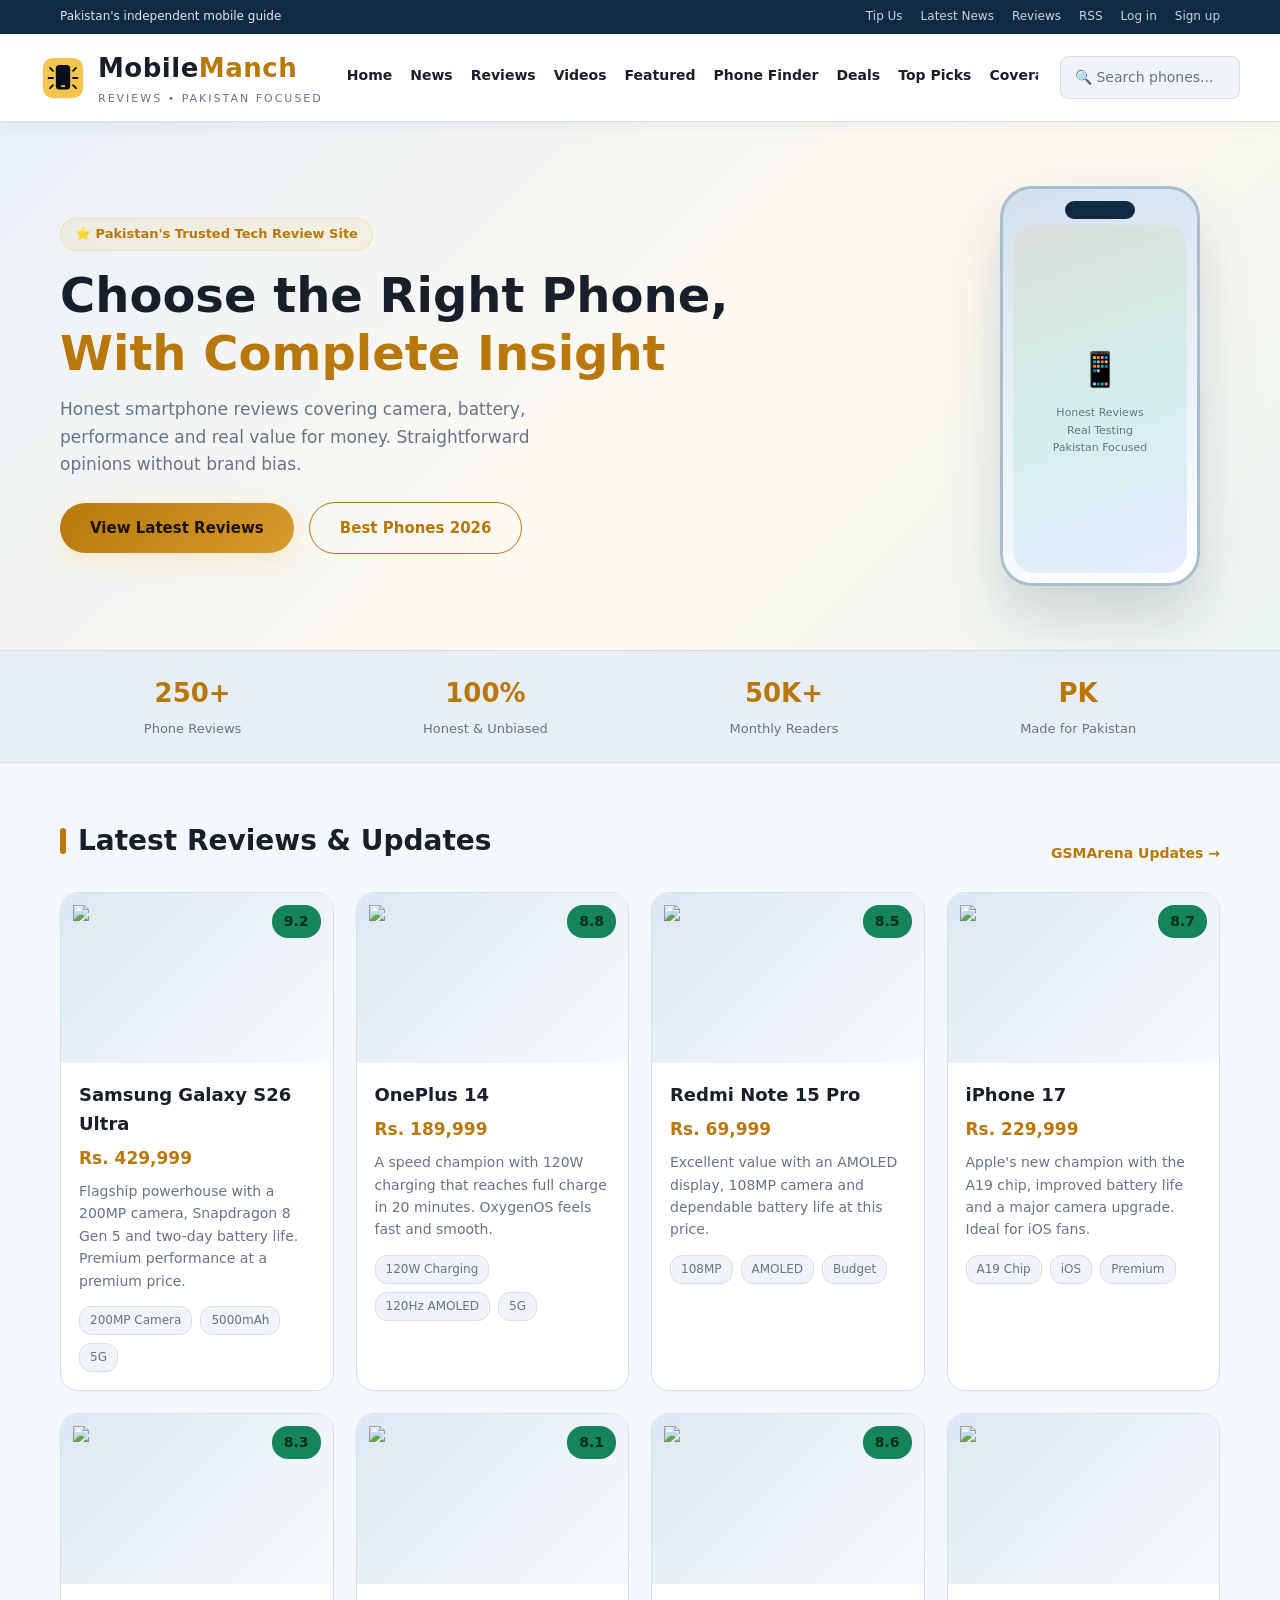
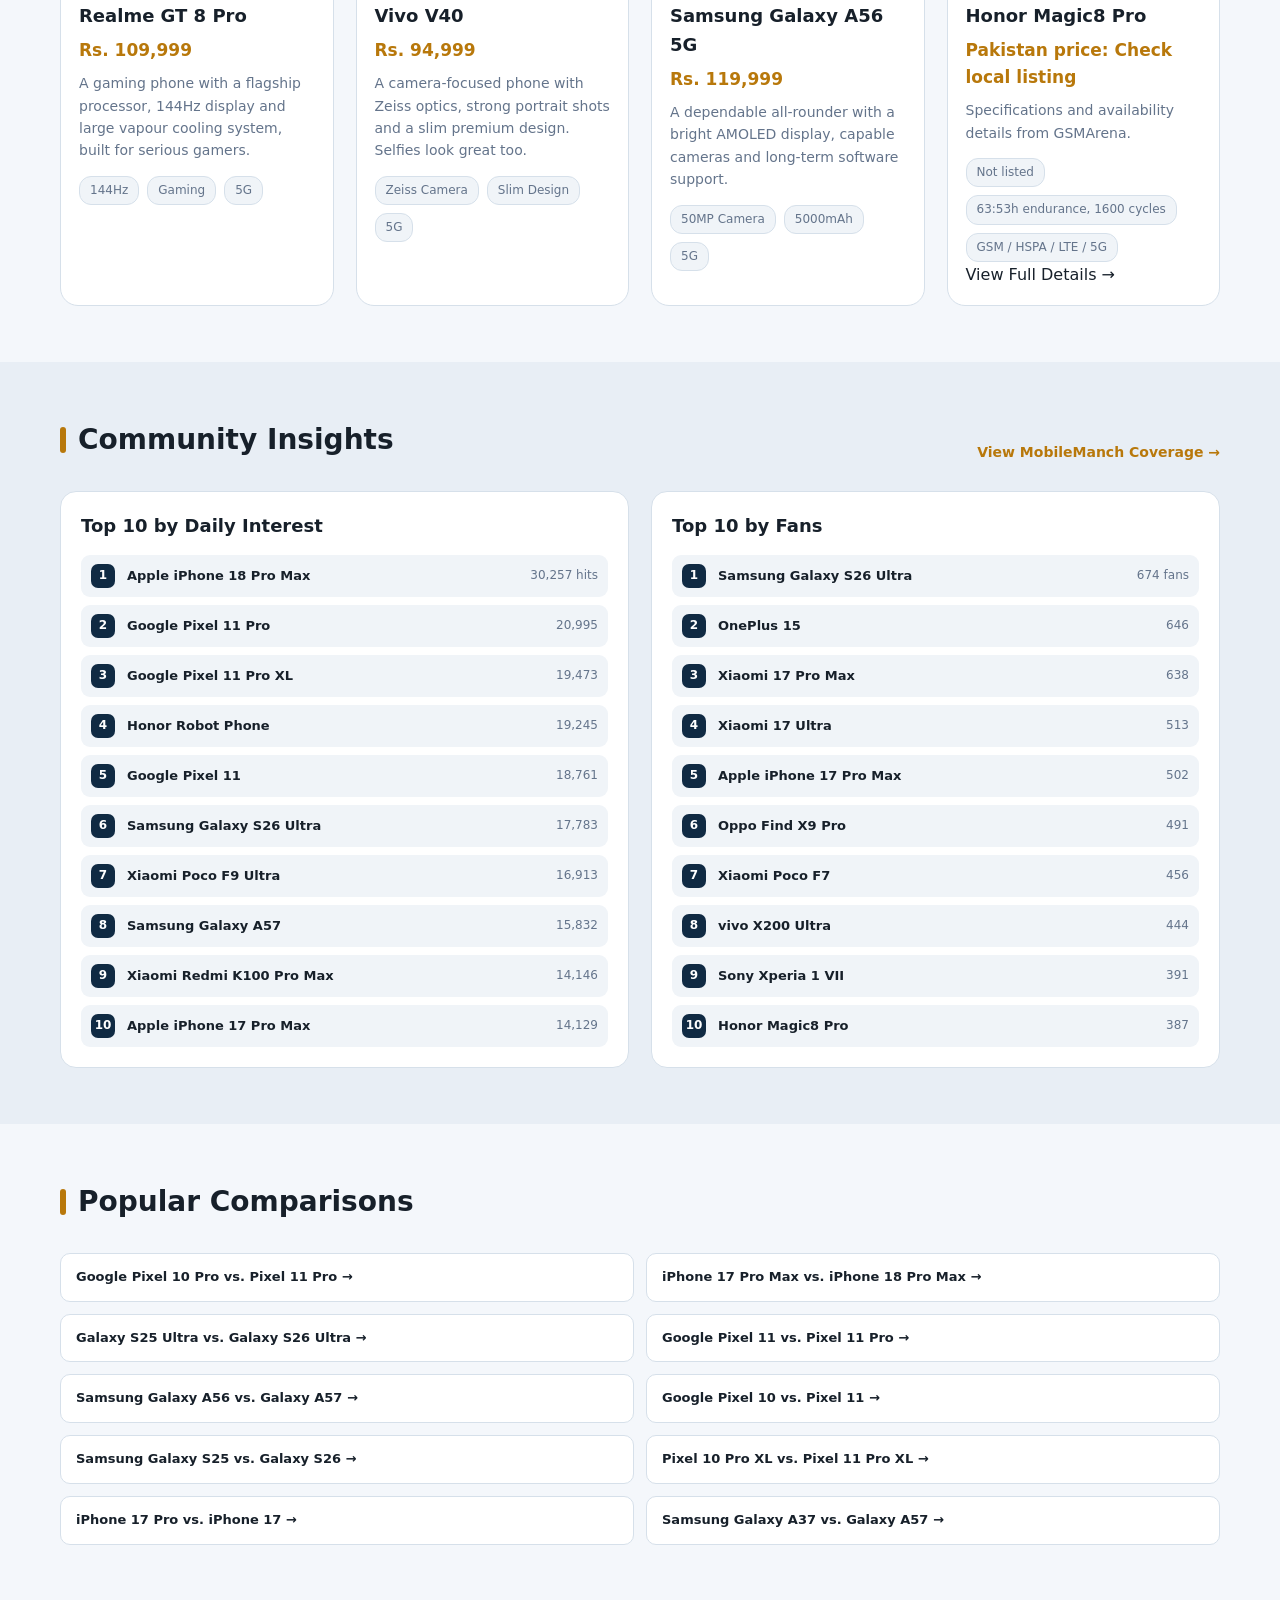
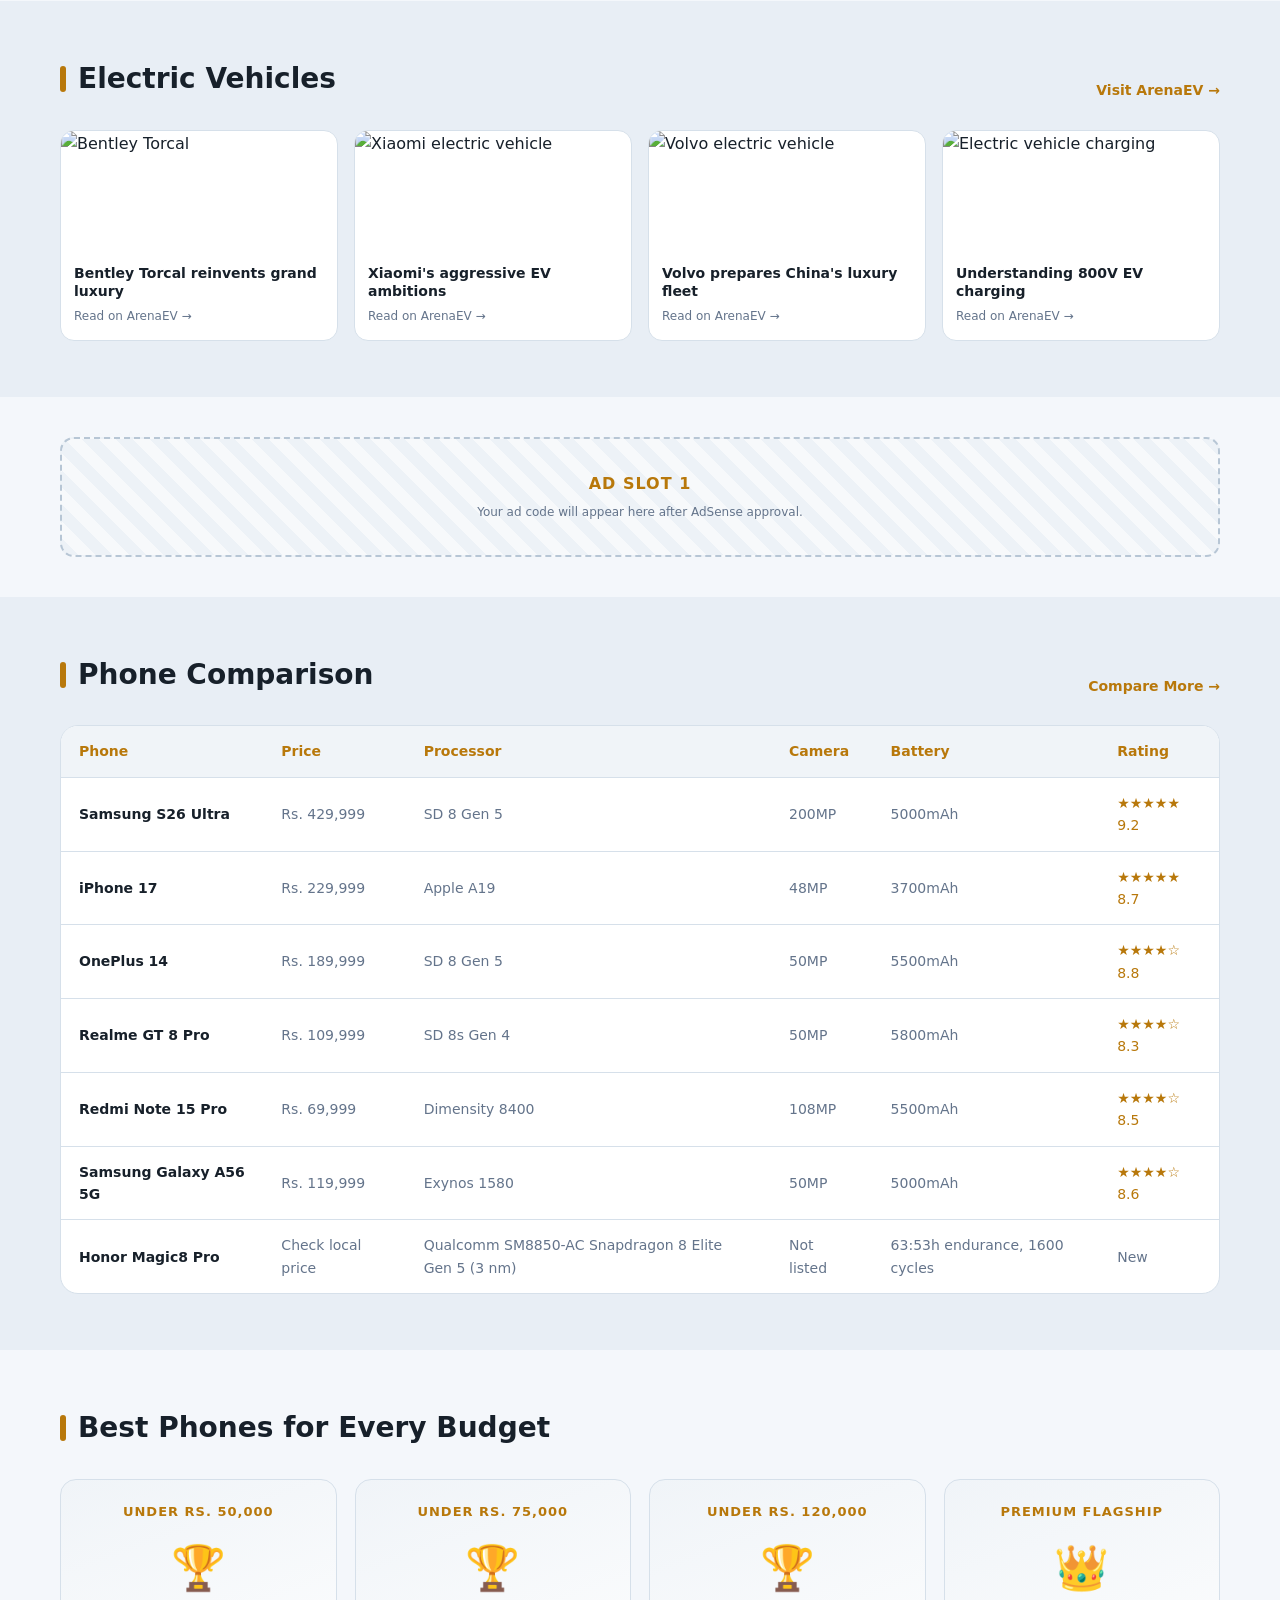
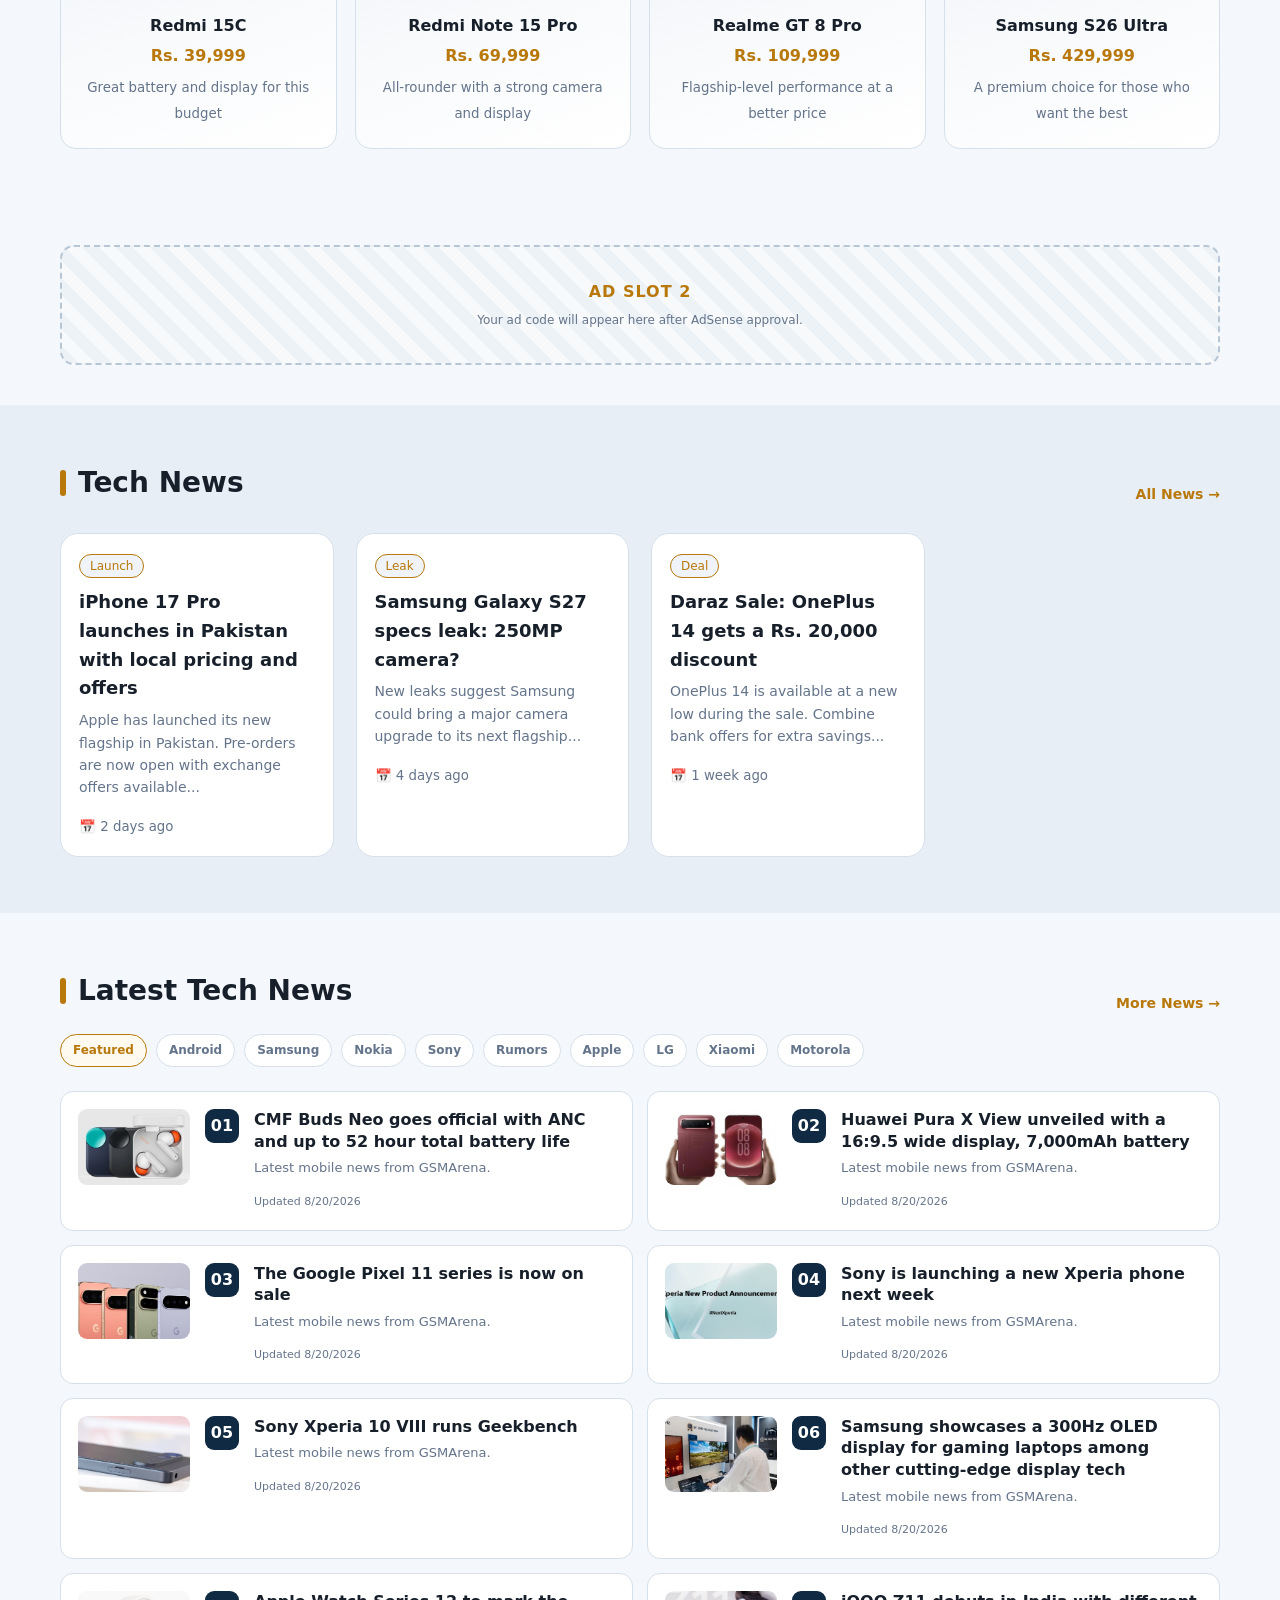
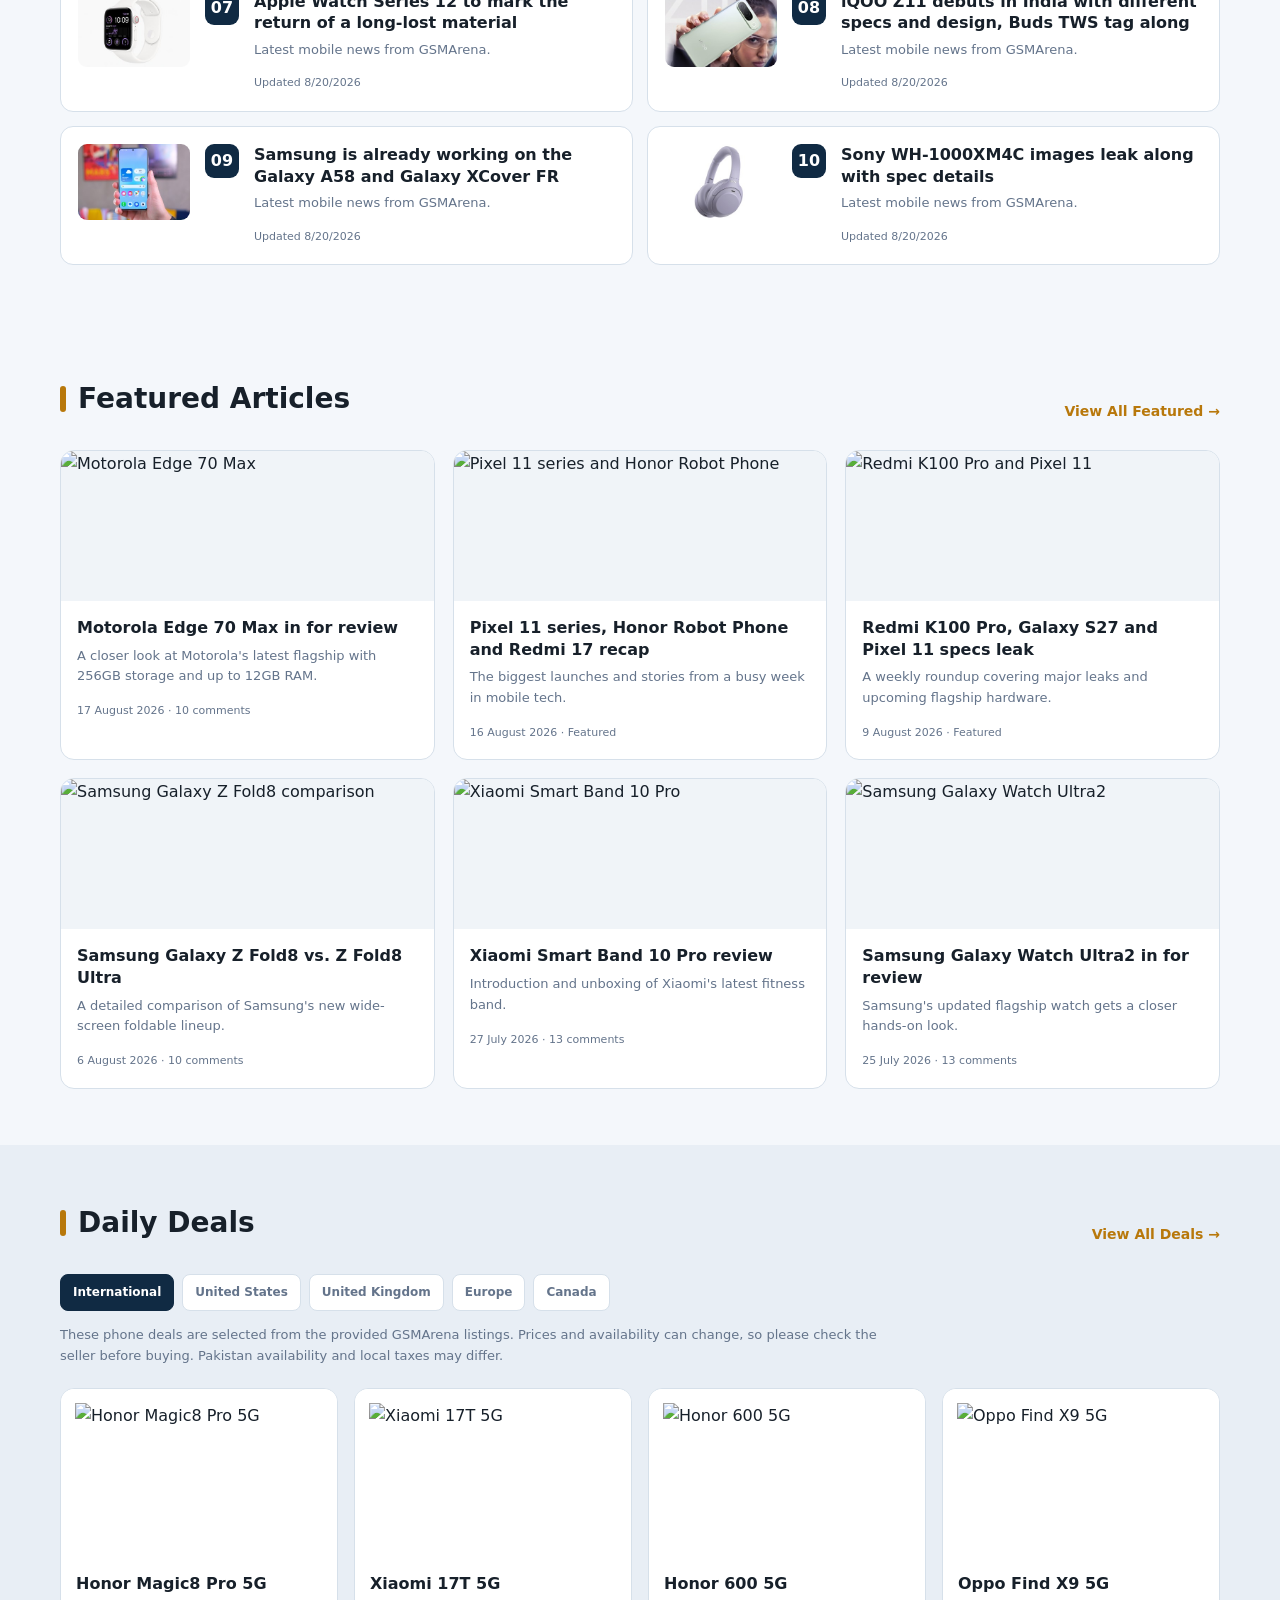
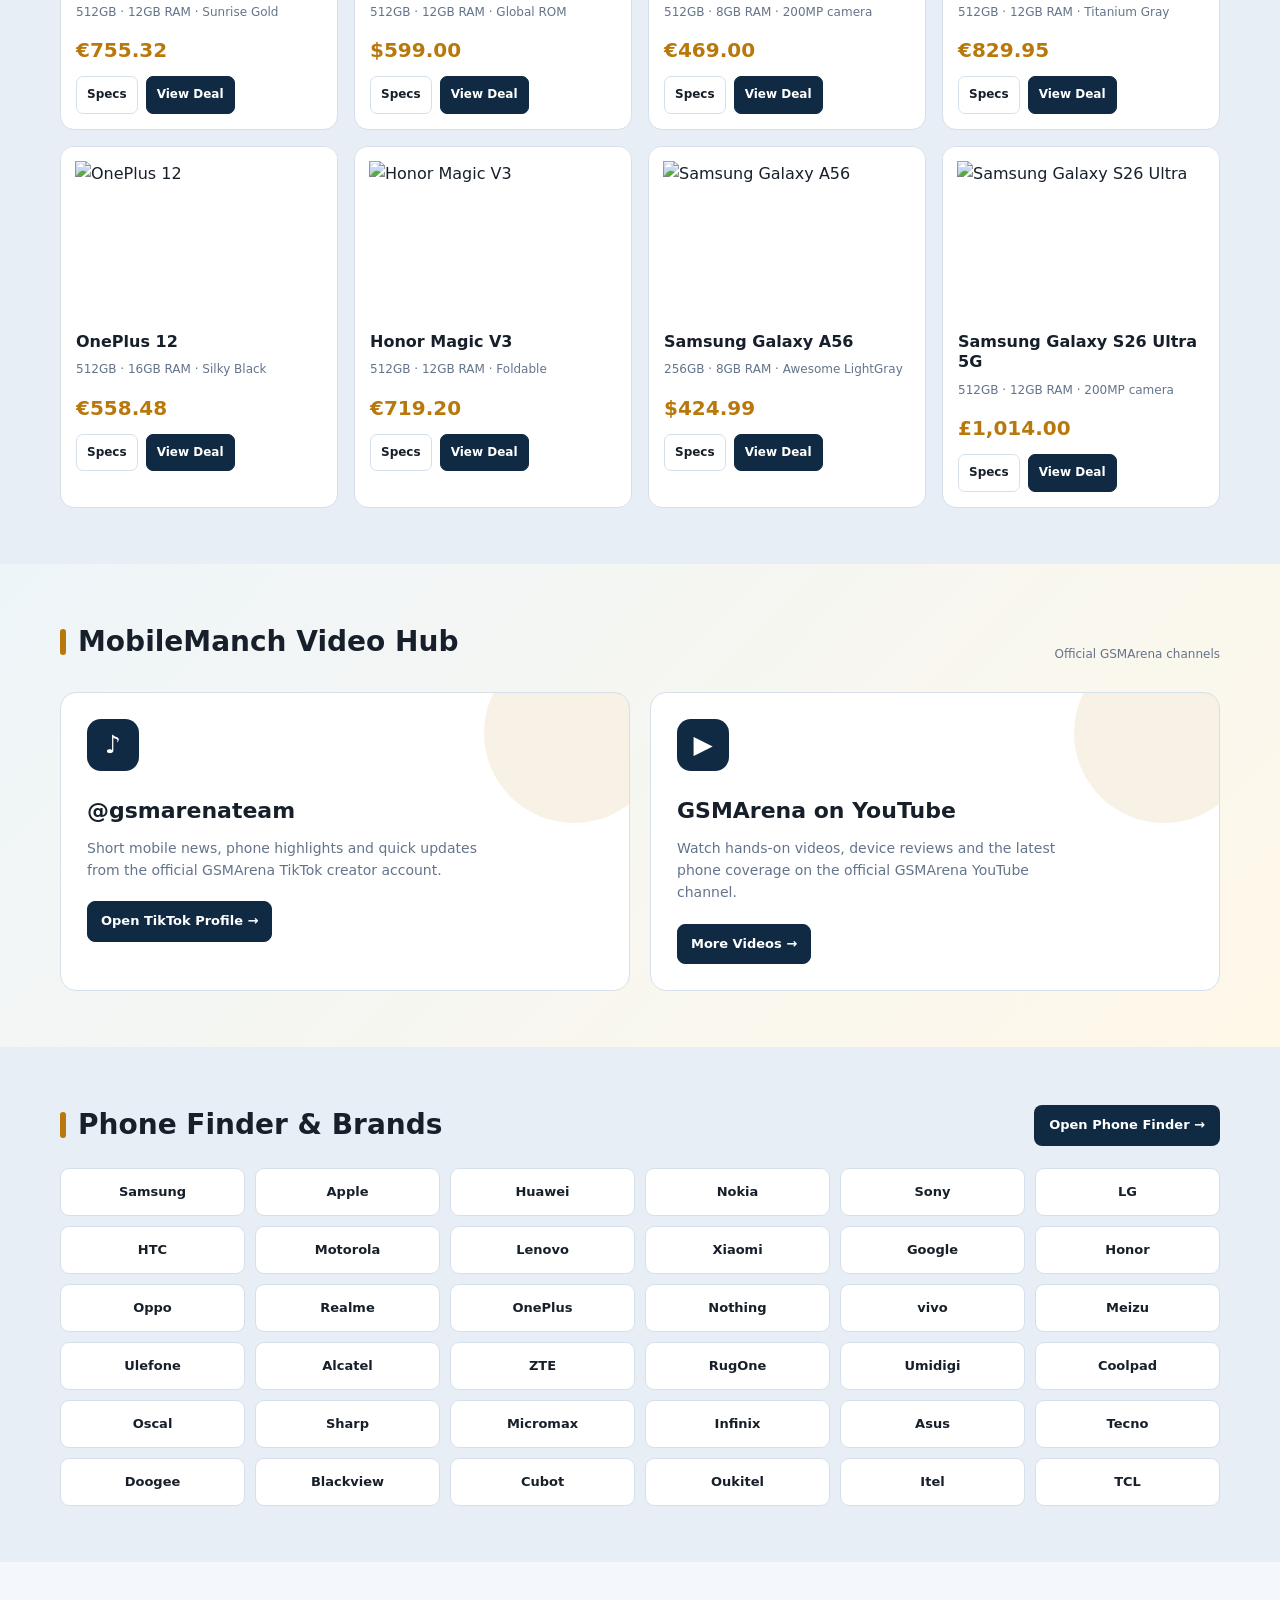
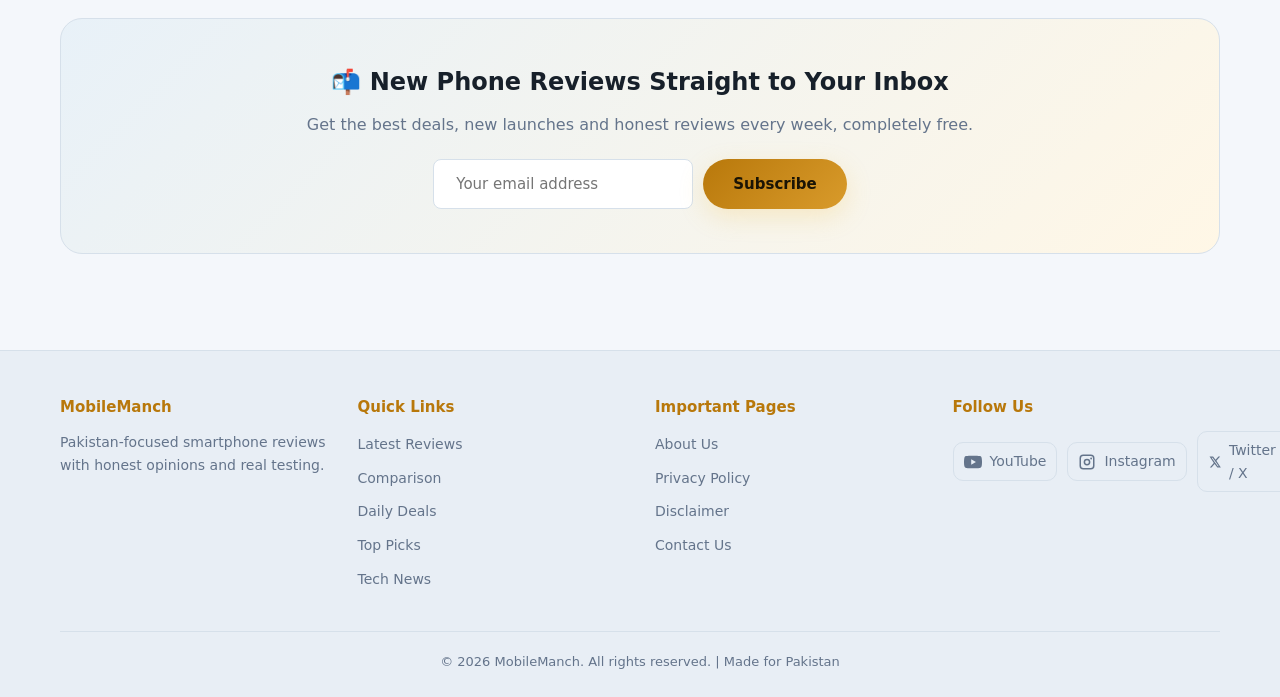
==== commit b03d25e0: "feat: add local device detail pages and posters" ====
--- a/mobilemanch-site-1/index.html
+++ b/mobilemanch-site-1/index.html
@@ -45,15 +45,15 @@
         <nav>
             <ul>
                 <li><a href="#top">Home</a></li>
-                <li><a href="#news">News</a></li>
-                <li><a href="#reviews">Reviews</a></li>
-                <li><a href="#videos">Videos</a></li>
-                <li><a href="#news">Featured</a></li>
-                <li><a href="#finder">Phone Finder</a></li>
-                <li><a href="#deals">Deals</a></li>
-                <li><a href="#toppicks">Top Picks</a></li>
-                <li><a href="#compare">Coverage</a></li>
-                <li><a href="#contact">Contact</a></li>
+                <li><a href="../details.html?section=news">News</a></li>
+                <li><a href="../details.html?section=reviews">Reviews</a></li>
+                <li><a href="../details.html?section=videos">Videos</a></li>
+                <li><a href="../details.html?section=featured">Featured</a></li>
+                <li><a href="../details.html?section=finder">Phone Finder</a></li>
+                <li><a href="../details.html?section=deals">Deals</a></li>
+                <li><a href="../details.html?section=toppicks">Top Picks</a></li>
+                <li><a href="../details.html?section=compare">Coverage</a></li>
+                <li><a href="../details.html?section=contact">Contact</a></li>
             </ul>
         </nav>
         <div class="search-box">🔍 Search phones...</div>
@@ -100,63 +100,63 @@
         </div>
         <div class="grid">
             <div class="card">
-                <div class="card-img" style="background:linear-gradient(135deg,#2b3a67,#1a2138)">📱<span class="score">9.2</span></div>
-                <div class="card-body">
-                    <h3>Samsung Galaxy S26 Ultra</h3>
+                <div class="card-img"><img src="https://fdn2.gsmarena.com/vv/bigpic/samsung-galaxy-s26-ultra.jpg" alt="Samsung Galaxy S26 Ultra" loading="lazy"><span class="score">9.2</span></div>
+                <div class="card-body">
+                    <h3><a href="device.html?slug=samsung_galaxy_s26_ultra-14320.php">Samsung Galaxy S26 Ultra</a></h3>
                     <div class="price">Rs. 429,999</div>
                     <p>Flagship powerhouse with a 200MP camera, Snapdragon 8 Gen 5 and two-day battery life. Premium performance at a premium price.</p>
                     <div class="tags"><span class="tag">200MP Camera</span><span class="tag">5000mAh</span><span class="tag">5G</span></div>
                 </div>
             </div>
             <div class="card">
-                <div class="card-img" style="background:linear-gradient(135deg,#3d2b1f,#1a2138)">📱<span class="score">8.8</span></div>
-                <div class="card-body">
-                    <h3>OnePlus 14</h3>
+                <div class="card-img"><img src="https://m.media-amazon.com/images/I/31gmZa0jImL._SL500_.jpg" alt="OnePlus 14" loading="lazy"><span class="score">8.8</span></div>
+                <div class="card-body">
+                    <h3><a href="device.html?slug=oneplus_14-00001.php">OnePlus 14</a></h3>
                     <div class="price">Rs. 189,999</div>
                     <p>A speed champion with 120W charging that reaches full charge in 20 minutes. OxygenOS feels fast and smooth.</p>
                     <div class="tags"><span class="tag">120W Charging</span><span class="tag">120Hz AMOLED</span><span class="tag">5G</span></div>
                 </div>
             </div>
             <div class="card">
-                <div class="card-img" style="background:linear-gradient(135deg,#1f3d33,#1a2138)">📱<span class="score">8.5</span></div>
-                <div class="card-body">
-                    <h3>Redmi Note 15 Pro</h3>
+                <div class="card-img"><img src="https://m.media-amazon.com/images/I/41DpNYFTQ0L._SL500_.jpg" alt="Redmi Note 15 Pro" loading="lazy"><span class="score">8.5</span></div>
+                <div class="card-body">
+                    <h3><a href="device.html?slug=redmi_note_15_pro-00001.php">Redmi Note 15 Pro</a></h3>
                     <div class="price">Rs. 69,999</div>
                     <p>Excellent value with an AMOLED display, 108MP camera and dependable battery life at this price.</p>
                     <div class="tags"><span class="tag">108MP</span><span class="tag">AMOLED</span><span class="tag">Budget</span></div>
                 </div>
             </div>
             <div class="card">
-                <div class="card-img" style="background:linear-gradient(135deg,#33244d,#1a2138)">📱<span class="score">8.7</span></div>
-                <div class="card-body">
-                    <h3>iPhone 17</h3>
+                <div class="card-img"><img src="https://fdn2.gsmarena.com/vv/bigpic/apple-iphone-17.jpg" alt="iPhone 17" loading="lazy"><span class="score">8.7</span></div>
+                <div class="card-body">
+                    <h3><a href="device.html?slug=iphone_17-00001.php">iPhone 17</a></h3>
                     <div class="price">Rs. 229,999</div>
                     <p>Apple's new champion with the A19 chip, improved battery life and a major camera upgrade. Ideal for iOS fans.</p>
                     <div class="tags"><span class="tag">A19 Chip</span><span class="tag">iOS</span><span class="tag">Premium</span></div>
                 </div>
             </div>
             <div class="card">
-                <div class="card-img" style="background:linear-gradient(135deg,#1a3a4d,#1a2138)">📱<span class="score">8.3</span></div>
-                <div class="card-body">
-                    <h3>Realme GT 8 Pro</h3>
+                <div class="card-img"><img src="https://m.media-amazon.com/images/I/31GjR50dRPL._SL500_.jpg" alt="Realme GT 8 Pro" loading="lazy"><span class="score">8.3</span></div>
+                <div class="card-body">
+                    <h3><a href="device.html?slug=realme_gt_8_pro-00001.php">Realme GT 8 Pro</a></h3>
                     <div class="price">Rs. 109,999</div>
                     <p>A gaming phone with a flagship processor, 144Hz display and large vapour cooling system, built for serious gamers.</p>
                     <div class="tags"><span class="tag">144Hz</span><span class="tag">Gaming</span><span class="tag">5G</span></div>
                 </div>
             </div>
             <div class="card">
-                <div class="card-img" style="background:linear-gradient(135deg,#4d2430,#1a2138)">📱<span class="score">8.1</span></div>
-                <div class="card-body">
-                    <h3>Vivo V40</h3>
+                <div class="card-img"><img src="https://fdn2.gsmarena.com/vv/bigpic/vivo-v40.jpg" alt="vivo V40" loading="lazy"><span class="score">8.1</span></div>
+                <div class="card-body">
+                    <h3><a href="device.html?slug=vivo_v40-00001.php">Vivo V40</a></h3>
                     <div class="price">Rs. 94,999</div>
                     <p>A camera-focused phone with Zeiss optics, strong portrait shots and a slim premium design. Selfies look great too.</p>
                     <div class="tags"><span class="tag">Zeiss Camera</span><span class="tag">Slim Design</span><span class="tag">5G</span></div>
                 </div>
             </div>
             <div class="card">
-                <div class="card-img" style="background:linear-gradient(135deg,#263d52,#1a2138)">📱<span class="score">8.6</span></div>
-                <div class="card-body">
-                    <h3>Samsung Galaxy A56 5G</h3>
+                <div class="card-img"><img src="https://m.media-amazon.com/images/I/31GjR50dRPL._SL500_.jpg" alt="Samsung Galaxy A56 5G" loading="lazy"><span class="score">8.6</span></div>
+                <div class="card-body">
+                    <h3><a href="device.html?slug=samsung_galaxy_a56-13603.php">Samsung Galaxy A56 5G</a></h3>
                     <div class="price">Rs. 119,999</div>
                     <p>A dependable all-rounder with a bright AMOLED display, capable cameras and long-term software support.</p>
                     <div class="tags"><span class="tag">50MP Camera</span><span class="tag">5000mAh</span><span class="tag">5G</span></div>
@@ -164,13 +164,13 @@
             </div>
             <!-- GSMARENA REVIEWS START -->
             <div class="card gsmarena-card" data-source="https://www.gsmarena.com/honor_magic8_pro_5g-14231.php">
-                <div class="card-img" style="background:linear-gradient(135deg,#263d52,#1a2138)">📱</div>
+                <div class="card-img"><img src="https://fdn2.gsmarena.com/vv/bigpic/honor-magic8-pro.jpg" alt="Honor Magic8 Pro" loading="lazy"></div>
                 <div class="card-body">
                     <h3><a href="device.html?slug=honor_magic8_pro_5g-14231.php">Honor Magic8 Pro</a></h3>
                     <div class="price">Pakistan price: Check local listing</div>
                     <p>Specifications and availability details from GSMArena.</p>
                     <div class="tags"><span class="tag">Not listed</span><span class="tag">63:53h endurance, 1600 cycles</span><span class="tag">GSM / HSPA / LTE / 5G</span></div>
-                    <a class="review-link" href="https://www.gsmarena.com/reviews.php3" target="_blank" rel="noopener">Read Review →</a>
+                    <a class="review-link" href="device.html?slug=honor_magic8_pro_5g-14231.php">View Full Details →</a>
                 </div>
             </div>
 <!-- GSMARENA REVIEWS END -->
@@ -183,7 +183,7 @@
     <div class="container">
         <div class="sec-head">
             <h2>Community Insights</h2>
-            <a href="https://www.gsmarena.com/" target="_blank" rel="noopener">Source: GSMArena →</a>
+            <a href="../details.html?section=news">View MobileManch Coverage →</a>
         </div>
         <div class="rank-panels">
             <div class="rank-panel">
@@ -367,7 +367,7 @@
 </section>
 
 <!-- ================= LATEST GSMARENA NEWS ================= -->
-<section class="news-feed">
+<section id="latest-news" class="news-feed">
     <div class="container">
         <div class="sec-head">
             <h2>Latest Tech News</h2>
@@ -409,18 +409,18 @@
 <!-- ================= DAILY DEALS ================= -->
 <section id="deals" class="deals-section">
     <div class="container">
-        <div class="sec-head"><h2>Daily Deals</h2><a href="https://www.gsmarena.com/deals.php3" target="_blank" rel="noopener">More Deals →</a></div>
+        <div class="sec-head"><h2>Daily Deals</h2><a href="../details.html?section=deals">View All Deals →</a></div>
         <div class="market-tabs"><a class="market-tab active" href="https://www.gsmarena.com/deals.php3" target="_blank" rel="noopener">International</a><a class="market-tab" href="https://www.gsmarena.com/deals.php3" target="_blank" rel="noopener">United States</a><a class="market-tab" href="https://www.gsmarena.com/deals.php3" target="_blank" rel="noopener">United Kingdom</a><a class="market-tab" href="https://www.gsmarena.com/deals.php3" target="_blank" rel="noopener">Europe</a><a class="market-tab" href="https://www.gsmarena.com/deals.php3" target="_blank" rel="noopener">Canada</a></div>
         <p class="deal-note">These phone deals are selected from the provided GSMArena listings. Prices and availability can change, so please check the seller before buying. Pakistan availability and local taxes may differ.</p>
         <div class="deals-grid">
-            <article class="deal-card"><img src="https://m.media-amazon.com/images/I/41X3rZnPWoL._SL500_.jpg" alt="Honor Magic8 Pro 5G" loading="lazy"><div class="deal-body"><h3>Honor Magic8 Pro 5G</h3><p>512GB · 12GB RAM · Sunrise Gold</p><div class="deal-price">€755.32</div><div class="deal-actions"><a class="deal-action" href="https://www.gsmarena.com/honor_magic8_pro_5g-14231.php" target="_blank" rel="noopener">Specs</a><a class="deal-action primary" href="https://www.amazon.de/dp/B0G262LKSH?tag=gsmarena0ca-21" target="_blank" rel="noopener">View Deal</a></div></div></article>
-            <article class="deal-card"><img src="https://m.media-amazon.com/images/I/41DpNYFTQ0L._SL500_.jpg" alt="Xiaomi 17T 5G" loading="lazy"><div class="deal-body"><h3>Xiaomi 17T 5G</h3><p>512GB · 12GB RAM · Global ROM</p><div class="deal-price">$599.00</div><div class="deal-actions"><a class="deal-action" href="https://www.gsmarena.com/xiaomi_17t_5g-14652.php" target="_blank" rel="noopener">Specs</a><a class="deal-action primary" href="https://www.amazon.com/dp/B0GS684M4B?tag=gsmarena093-20" target="_blank" rel="noopener">View Deal</a></div></div></article>
-            <article class="deal-card"><img src="https://m.media-amazon.com/images/I/41CnyMyK4gL._SL500_.jpg" alt="Honor 600 5G" loading="lazy"><div class="deal-body"><h3>Honor 600 5G</h3><p>512GB · 8GB RAM · 200MP camera</p><div class="deal-price">€469.00</div><div class="deal-actions"><a class="deal-action" href="https://www.gsmarena.com/honor_600_5g-14605.php" target="_blank" rel="noopener">Specs</a><a class="deal-action primary" href="https://www.amazon.de/dp/B0H1R27WMK?tag=gsmarena0ca-21" target="_blank" rel="noopener">View Deal</a></div></div></article>
-            <article class="deal-card"><img src="https://m.media-amazon.com/images/I/31MOB59rGfL._SL500_.jpg" alt="Oppo Find X9 5G" loading="lazy"><div class="deal-body"><h3>Oppo Find X9 5G</h3><p>512GB · 12GB RAM · Titanium Gray</p><div class="deal-price">€829.95</div><div class="deal-actions"><a class="deal-action" href="https://www.gsmarena.com/oppo_find_x9_5g-14235.php" target="_blank" rel="noopener">Specs</a><a class="deal-action primary" href="https://www.amazon.de/dp/B0FY753F1F?tag=gsmarena0ca-21" target="_blank" rel="noopener">View Deal</a></div></div></article>
-            <article class="deal-card"><img src="https://m.media-amazon.com/images/I/31gmZa0jImL._SL500_.jpg" alt="OnePlus 12" loading="lazy"><div class="deal-body"><h3>OnePlus 12</h3><p>512GB · 16GB RAM · Silky Black</p><div class="deal-price">€558.48</div><div class="deal-actions"><a class="deal-action" href="https://www.gsmarena.com/oneplus_12-12725.php" target="_blank" rel="noopener">Specs</a><a class="deal-action primary" href="https://www.amazon.de/dp/B0DHJRDLCX?tag=gsmarena0ca-21" target="_blank" rel="noopener">View Deal</a></div></div></article>
-            <article class="deal-card"><img src="https://m.media-amazon.com/images/I/41TvW+9rO6L._SL500_.jpg" alt="Honor Magic V3" loading="lazy"><div class="deal-body"><h3>Honor Magic V3</h3><p>512GB · 12GB RAM · Foldable</p><div class="deal-price">€719.20</div><div class="deal-actions"><a class="deal-action" href="https://www.gsmarena.com/honor_magic_v3-13202.php" target="_blank" rel="noopener">Specs</a><a class="deal-action primary" href="https://www.amazon.de/dp/B0DBLNQDL7?tag=gsmarena0ca-21" target="_blank" rel="noopener">View Deal</a></div></div></article>
-            <article class="deal-card"><img src="https://m.media-amazon.com/images/I/31GjR50dRPL._SL500_.jpg" alt="Samsung Galaxy A56" loading="lazy"><div class="deal-body"><h3>Samsung Galaxy A56</h3><p>256GB · 8GB RAM · Awesome LightGray</p><div class="deal-price">$424.99</div><div class="deal-actions"><a class="deal-action" href="https://www.gsmarena.com/samsung_galaxy_a56-13603.php" target="_blank" rel="noopener">Specs</a><a class="deal-action primary" href="https://www.amazon.com/dp/B0FB47KQ4V?tag=gsmarena093-20" target="_blank" rel="noopener">View Deal</a></div></div></article>
-            <article class="deal-card"><img src="https://m.media-amazon.com/images/I/4105U4-xrRL._SL500_.jpg" alt="Samsung Galaxy S26 Ultra" loading="lazy"><div class="deal-body"><h3>Samsung Galaxy S26 Ultra 5G</h3><p>512GB · 12GB RAM · 200MP camera</p><div class="deal-price">£1,014.00</div><div class="deal-actions"><a class="deal-action" href="https://www.gsmarena.com/samsung_galaxy_s26_ultra_5g-14320.php" target="_blank" rel="noopener">Specs</a><a class="deal-action primary" href="https://www.amazon.co.uk/dp/B0G53Y45YN?tag=gsmcom-21" target="_blank" rel="noopener">View Deal</a></div></div></article>
+            <article class="deal-card"><img src="https://m.media-amazon.com/images/I/41X3rZnPWoL._SL500_.jpg" alt="Honor Magic8 Pro 5G" loading="lazy"><div class="deal-body"><h3>Honor Magic8 Pro 5G</h3><p>512GB · 12GB RAM · Sunrise Gold</p><div class="deal-price">€755.32</div><div class="deal-actions"><a class="deal-action" href="device.html?slug=honor_magic8_pro_5g-14231.php">Specs</a><a class="deal-action primary" href="https://www.amazon.de/dp/B0G262LKSH?tag=gsmarena0ca-21" target="_blank" rel="noopener">View Deal</a></div></div></article>
+            <article class="deal-card"><img src="https://m.media-amazon.com/images/I/41DpNYFTQ0L._SL500_.jpg" alt="Xiaomi 17T 5G" loading="lazy"><div class="deal-body"><h3>Xiaomi 17T 5G</h3><p>512GB · 12GB RAM · Global ROM</p><div class="deal-price">$599.00</div><div class="deal-actions"><a class="deal-action" href="device.html?slug=xiaomi_17t_5g-14652.php">Specs</a><a class="deal-action primary" href="https://www.amazon.com/dp/B0GS684M4B?tag=gsmarena093-20" target="_blank" rel="noopener">View Deal</a></div></div></article>
+            <article class="deal-card"><img src="https://m.media-amazon.com/images/I/41CnyMyK4gL._SL500_.jpg" alt="Honor 600 5G" loading="lazy"><div class="deal-body"><h3>Honor 600 5G</h3><p>512GB · 8GB RAM · 200MP camera</p><div class="deal-price">€469.00</div><div class="deal-actions"><a class="deal-action" href="device.html?slug=honor_600_5g-14605.php">Specs</a><a class="deal-action primary" href="https://www.amazon.de/dp/B0H1R27WMK?tag=gsmarena0ca-21" target="_blank" rel="noopener">View Deal</a></div></div></article>
+            <article class="deal-card"><img src="https://m.media-amazon.com/images/I/31MOB59rGfL._SL500_.jpg" alt="Oppo Find X9 5G" loading="lazy"><div class="deal-body"><h3>Oppo Find X9 5G</h3><p>512GB · 12GB RAM · Titanium Gray</p><div class="deal-price">€829.95</div><div class="deal-actions"><a class="deal-action" href="device.html?slug=oppo_find_x9_5g-14235.php">Specs</a><a class="deal-action primary" href="https://www.amazon.de/dp/B0FY753F1F?tag=gsmarena0ca-21" target="_blank" rel="noopener">View Deal</a></div></div></article>
+            <article class="deal-card"><img src="https://m.media-amazon.com/images/I/31gmZa0jImL._SL500_.jpg" alt="OnePlus 12" loading="lazy"><div class="deal-body"><h3>OnePlus 12</h3><p>512GB · 16GB RAM · Silky Black</p><div class="deal-price">€558.48</div><div class="deal-actions"><a class="deal-action" href="device.html?slug=oneplus_12-12725.php">Specs</a><a class="deal-action primary" href="https://www.amazon.de/dp/B0DHJRDLCX?tag=gsmarena0ca-21" target="_blank" rel="noopener">View Deal</a></div></div></article>
+            <article class="deal-card"><img src="https://m.media-amazon.com/images/I/41TvW+9rO6L._SL500_.jpg" alt="Honor Magic V3" loading="lazy"><div class="deal-body"><h3>Honor Magic V3</h3><p>512GB · 12GB RAM · Foldable</p><div class="deal-price">€719.20</div><div class="deal-actions"><a class="deal-action" href="device.html?slug=honor_magic_v3-13202.php">Specs</a><a class="deal-action primary" href="https://www.amazon.de/dp/B0DBLNQDL7?tag=gsmarena0ca-21" target="_blank" rel="noopener">View Deal</a></div></div></article>
+            <article class="deal-card"><img src="https://m.media-amazon.com/images/I/31GjR50dRPL._SL500_.jpg" alt="Samsung Galaxy A56" loading="lazy"><div class="deal-body"><h3>Samsung Galaxy A56</h3><p>256GB · 8GB RAM · Awesome LightGray</p><div class="deal-price">$424.99</div><div class="deal-actions"><a class="deal-action" href="device.html?slug=samsung_galaxy_a56-13603.php">Specs</a><a class="deal-action primary" href="https://www.amazon.com/dp/B0FB47KQ4V?tag=gsmarena093-20" target="_blank" rel="noopener">View Deal</a></div></div></article>
+            <article class="deal-card"><img src="https://m.media-amazon.com/images/I/4105U4-xrRL._SL500_.jpg" alt="Samsung Galaxy S26 Ultra" loading="lazy"><div class="deal-body"><h3>Samsung Galaxy S26 Ultra 5G</h3><p>512GB · 12GB RAM · 200MP camera</p><div class="deal-price">£1,014.00</div><div class="deal-actions"><a class="deal-action" href="device.html?slug=samsung_galaxy_s26_ultra-14320.php">Specs</a><a class="deal-action primary" href="https://www.amazon.co.uk/dp/B0G53Y45YN?tag=gsmcom-21" target="_blank" rel="noopener">View Deal</a></div></div></article>
         </div>
     </div>
 </section>
@@ -454,7 +454,7 @@
     <div class="container">
         <div class="finder-toolbar">
             <div class="sec-head" style="margin:0"><h2>Phone Finder & Brands</h2></div>
-            <a class="finder-link" href="https://www.gsmarena.com/search.php3" target="_blank" rel="noopener">Open Phone Finder →</a>
+            <a class="finder-link" href="../details.html?section=finder">Open Phone Finder →</a>
         </div>
         <div class="brand-grid">
             <a class="brand-link" href="https://www.gsmarena.com/samsung-phones-9.php" target="_blank" rel="noopener">Samsung</a>
--- a/mobilemanch-site-1/assets/css/styles.css
+++ b/mobilemanch-site-1/assets/css/styles.css
@@ -65,9 +65,9 @@
 .card{background:var(--card);border:1px solid var(--border);border-radius:18px;overflow:hidden;transition:.25s}
 .card:hover{transform:translateY(-6px);border-color:var(--gold);box-shadow:0 16px 40px rgba(16,42,67,.14)}
 .card-img{height:170px;display:flex;align-items:center;justify-content:center;font-size:64px;position:relative;background:linear-gradient(135deg,#dce8f2,#f8fbfd)!important;color:var(--navy)}
-.card-img::after{content:"";width:68px;height:116px;border:3px solid currentColor;border-radius:16px;box-shadow:inset 0 0 0 7px rgba(255,255,255,.55),0 12px 24px rgba(16,42,67,.18);opacity:.75}
 .card-img{font-size:0}
-.card-img .score{font-size:14px;z-index:1}
+.card-img img{width:100%;height:100%;object-fit:contain;padding:12px;position:relative;z-index:1}
+.card-img .score{font-size:14px;z-index:2}
 .score{position:absolute;top:12px;right:12px;background:var(--green);color:#052e1c;font-weight:800;padding:5px 12px;border-radius:16px;font-size:14px}
 .card-body{padding:18px}
 .card-body h3{font-size:18px;margin-bottom:6px}
